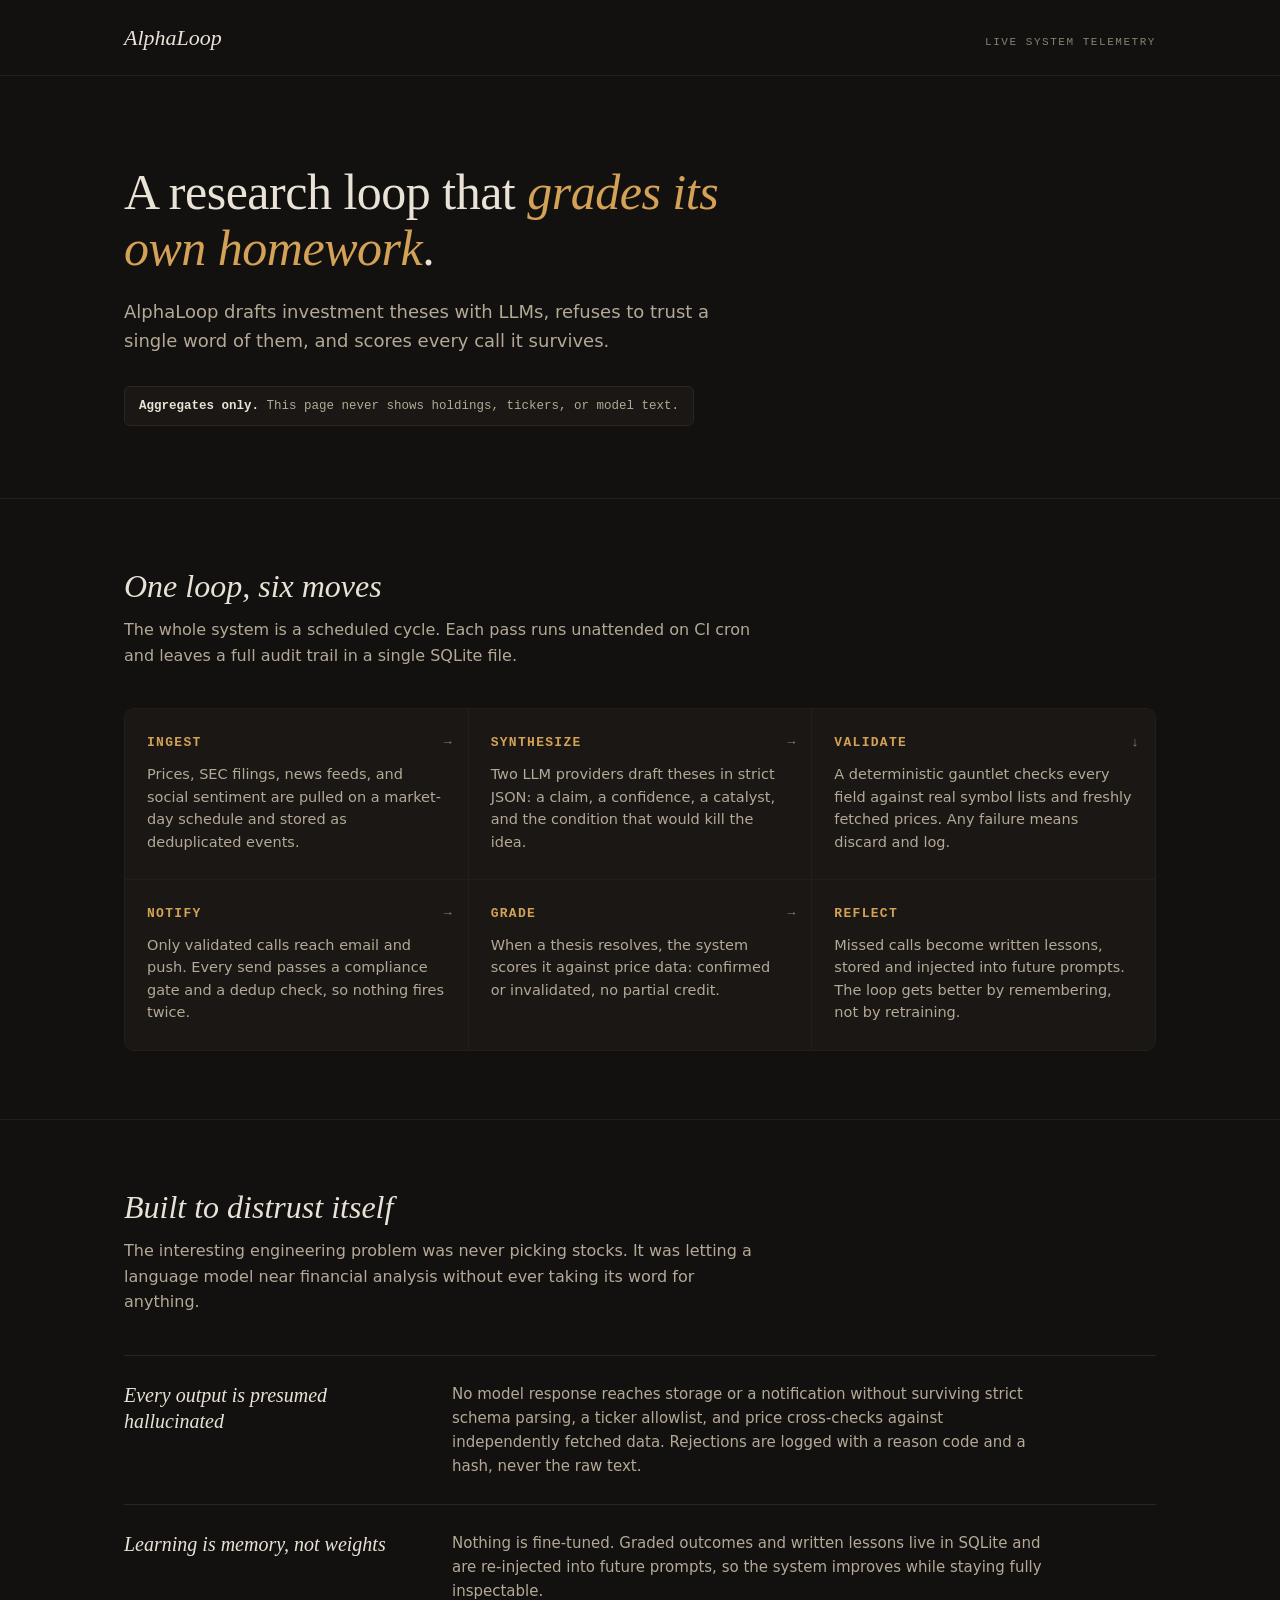
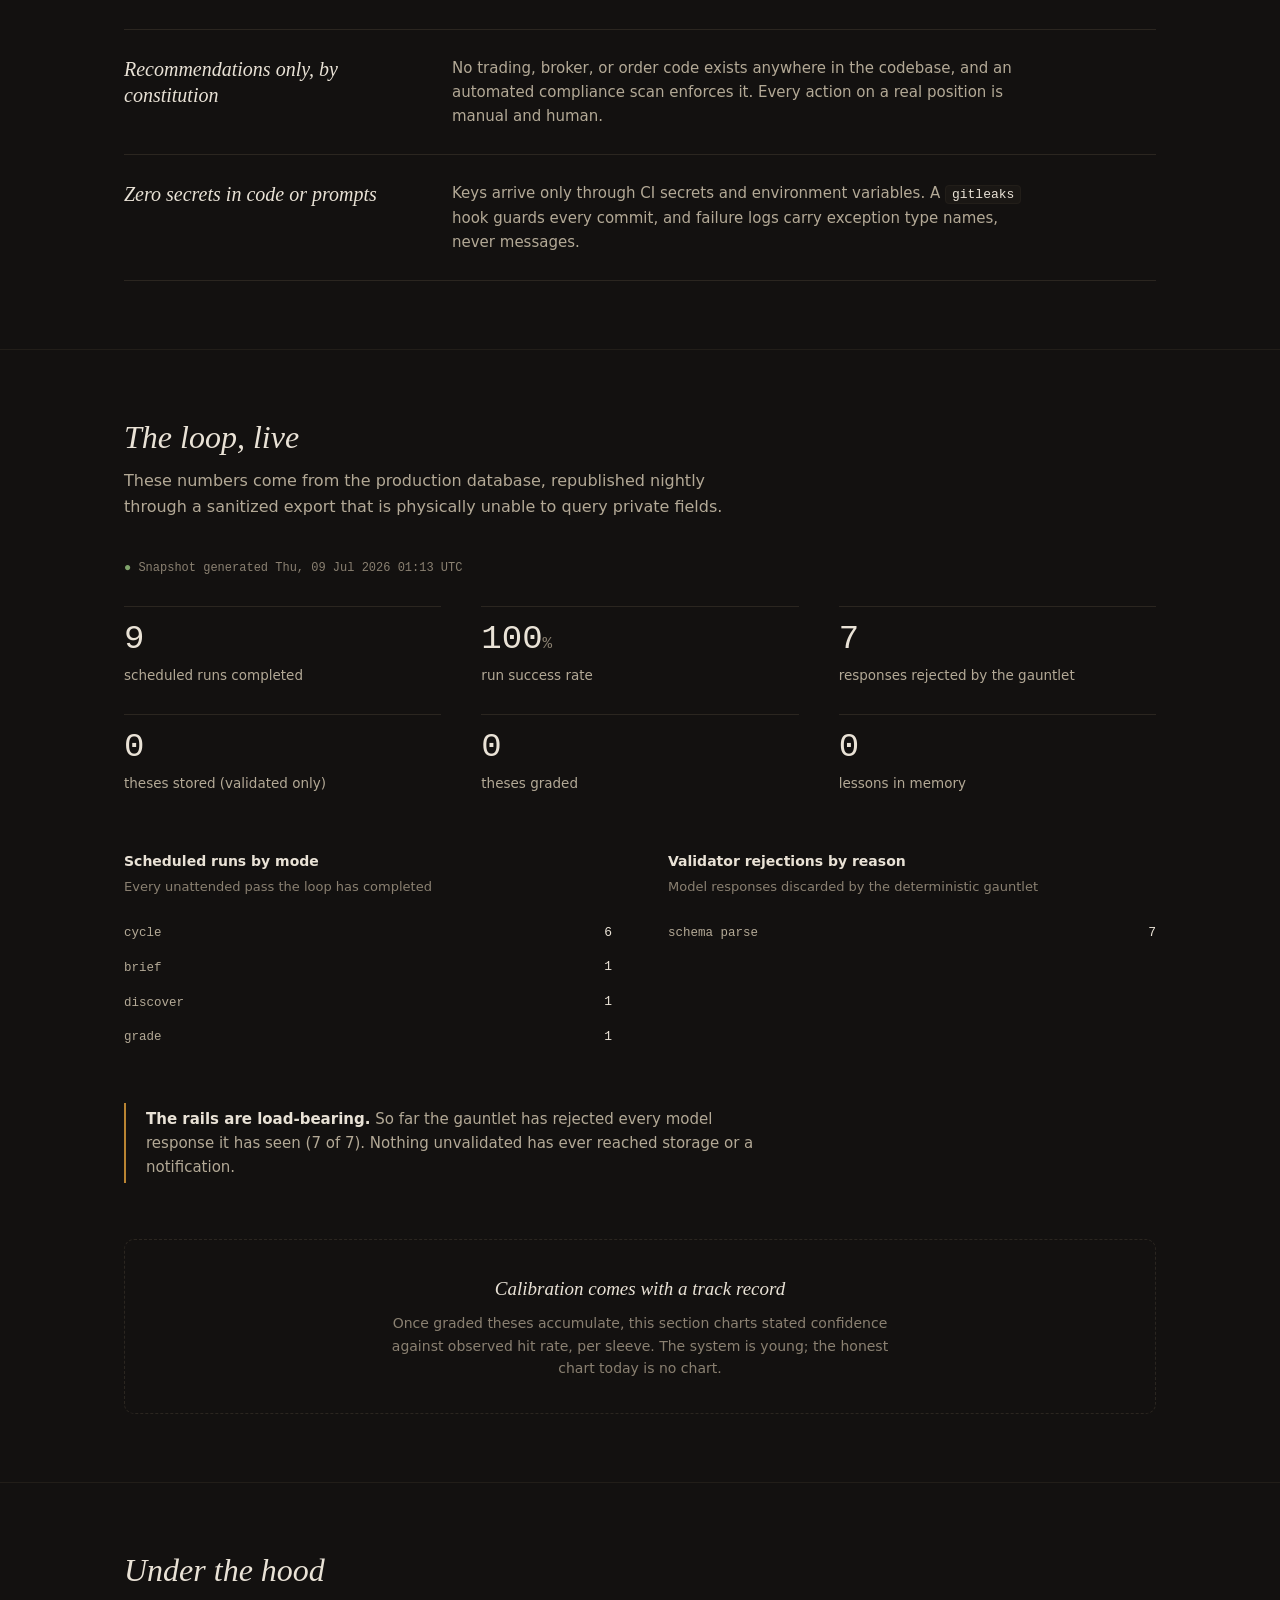
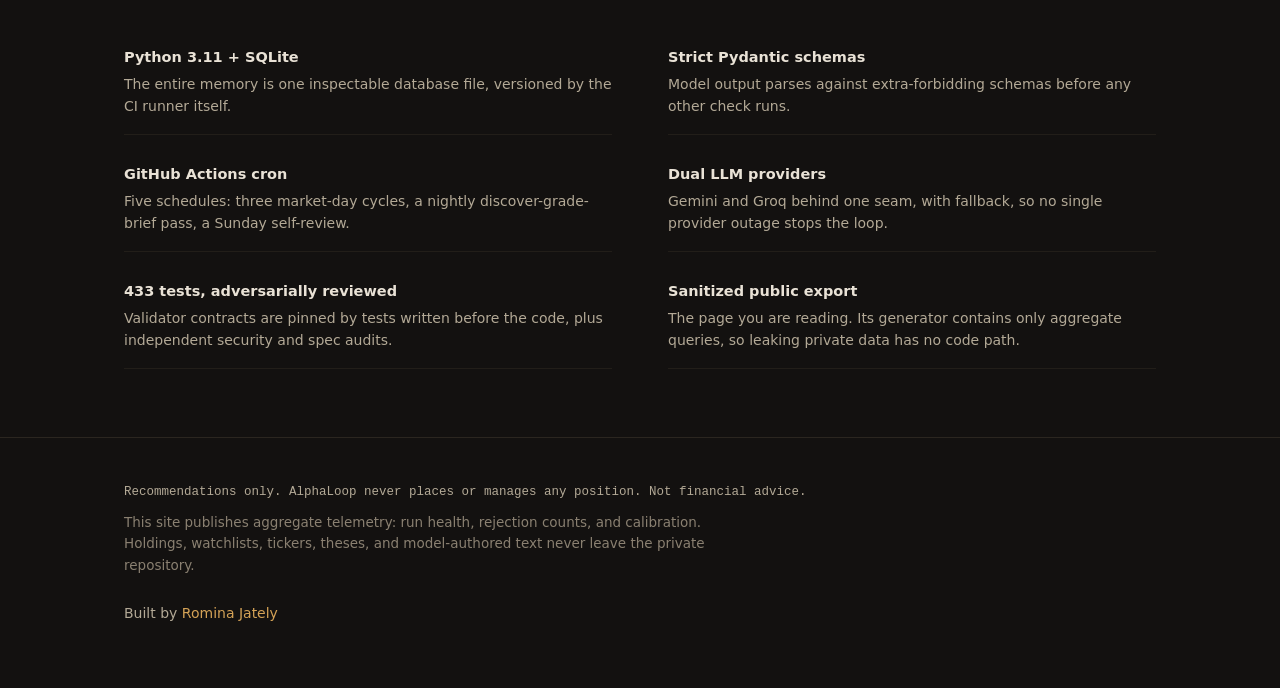
==== index.html @ 8dc8c171 "AlphaLoop public telemetry showcase Self-contained aggregate-only page for GitHub Pages. alphaloop.j" ====
<!doctype html>
<html lang="en">
<head>
<meta charset="utf-8">
<meta name="viewport" content="width=device-width, initial-scale=1">
<title>AlphaLoop: a self-grading equity research loop</title>
<meta name="description" content="An autonomous research loop that drafts investment theses with LLMs, validates every claim deterministically, and grades its own track record. Public aggregate telemetry only.">
<link rel="icon" href="data:image/svg+xml,%3Csvg xmlns='http://www.w3.org/2000/svg' viewBox='0 0 32 32'%3E%3Crect width='32' height='32' rx='7' fill='%23131110'/%3E%3Ctext x='16' y='23' font-family='Georgia,serif' font-style='italic' font-size='20' fill='%23d4a256' text-anchor='middle'%3EA%3C/text%3E%3C/svg%3E">
<style>
  :root {
    --bg: #131110;
    --surface: #1a1714;
    --line: #2b2620;
    --line-soft: #221e19;
    --ink: #e9e2d6;
    --ink-2: #b3a996;
    --ink-3: #8a8071;
    --ember: #d4a256;
    --ember-bar: #b98432;
    --ok: #7fa36b;
    --serif: Georgia, 'Iowan Old Style', 'Palatino Linotype', 'Times New Roman', serif;
    --sans: -apple-system, BlinkMacSystemFont, 'Segoe UI', system-ui, Roboto, sans-serif;
    --mono: ui-monospace, 'SF Mono', SFMono-Regular, Menlo, Consolas, monospace;
  }
  * { margin: 0; padding: 0; box-sizing: border-box; }
  html { scroll-behavior: smooth; }
  body {
    background: var(--bg);
    color: var(--ink);
    font-family: var(--sans);
    font-size: 16px;
    line-height: 1.6;
    -webkit-font-smoothing: antialiased;
  }
  .wrap { max-width: 1080px; margin: 0 auto; padding: 0 24px; }
  a { color: var(--ember); text-decoration: none; }
  a:hover { text-decoration: underline; text-underline-offset: 3px; }

  /* ---------- header ---------- */
  header {
    border-bottom: 1px solid var(--line-soft);
    padding: 20px 0;
  }
  header .wrap { display: flex; align-items: baseline; justify-content: space-between; }
  .wordmark { font-family: var(--serif); font-style: italic; font-size: 22px; color: var(--ink); }
  .header-note { font-family: var(--mono); font-size: 11px; letter-spacing: 0.14em; text-transform: uppercase; color: var(--ink-3); }

  /* ---------- hero ---------- */
  .hero { padding: 88px 0 72px; }
  .hero h1 {
    font-family: var(--serif);
    font-weight: 400;
    font-size: clamp(32px, 4.4vw, 50px);
    line-height: 1.12;
    letter-spacing: -0.01em;
    max-width: 24ch;
  }
  .hero h1 em { font-style: italic; color: var(--ember); }
  .hero p.lede {
    margin-top: 22px;
    font-size: 18px;
    color: var(--ink-2);
    max-width: 52ch;
  }
  .hero .scope {
    margin-top: 30px;
    display: inline-block;
    font-family: var(--mono);
    font-size: 12.5px;
    color: var(--ink-2);
    border: 1px solid var(--line);
    border-radius: 6px;
    padding: 9px 14px;
    background: var(--surface);
  }
  .hero .scope strong { color: var(--ink); font-weight: 600; }

  /* ---------- sections ---------- */
  section { padding: 68px 0; border-top: 1px solid var(--line-soft); }
  .sec-head { max-width: 62ch; margin-bottom: 40px; }
  .sec-head h2 {
    font-family: var(--serif);
    font-weight: 400;
    font-style: italic;
    font-size: clamp(24px, 3vw, 32px);
    line-height: 1.2;
  }
  .sec-head p { margin-top: 12px; color: var(--ink-2); }

  /* ---------- pipeline ---------- */
  .pipeline { display: grid; grid-template-columns: repeat(3, 1fr); gap: 1px; background: var(--line-soft); border: 1px solid var(--line-soft); border-radius: 10px; overflow: hidden; }
  .stage { background: var(--surface); padding: 24px 22px 26px; position: relative; }
  .stage h3 { font-family: var(--mono); font-size: 13px; letter-spacing: 0.1em; text-transform: uppercase; color: var(--ember); font-weight: 600; }
  .stage p { margin-top: 9px; font-size: 14.5px; color: var(--ink-2); line-height: 1.55; }
  .stage .arrow { position: absolute; top: 24px; right: 16px; color: var(--ink-3); font-family: var(--mono); font-size: 13px; }

  /* ---------- guardrails ---------- */
  .rails { border-top: 1px solid var(--line); }
  .rail { display: grid; grid-template-columns: 300px 1fr; gap: 28px; padding: 26px 0; border-bottom: 1px solid var(--line); }
  .rail h3 { font-family: var(--serif); font-style: italic; font-weight: 400; font-size: 20px; line-height: 1.3; }
  .rail p { color: var(--ink-2); font-size: 15px; max-width: 62ch; }
  .rail p code { font-family: var(--mono); font-size: 13px; color: var(--ink); background: var(--surface); border: 1px solid var(--line-soft); border-radius: 4px; padding: 1px 6px; }

  /* ---------- telemetry ---------- */
  .stamp { font-family: var(--mono); font-size: 12px; color: var(--ink-3); margin-bottom: 28px; }
  .stamp .dot { color: var(--ok); }
  .tiles { display: grid; grid-template-columns: repeat(3, 1fr); gap: 28px 40px; margin-bottom: 56px; }
  .tile { border-top: 1px solid var(--line); padding-top: 14px; }
  .tile .num { font-family: var(--mono); font-size: 34px; line-height: 1.1; color: var(--ink); font-variant-numeric: tabular-nums; }
  .tile .num small { font-size: 16px; color: var(--ink-3); }
  .tile .lbl { margin-top: 6px; font-size: 13.5px; color: var(--ink-2); }

  .charts { display: grid; grid-template-columns: 1fr 1fr; gap: 56px; }
  .chart h3 { font-size: 14px; font-weight: 600; color: var(--ink); margin-bottom: 4px; }
  .chart .sub { font-size: 13px; color: var(--ink-3); margin-bottom: 18px; }
  .brow { display: grid; grid-template-columns: 110px 1fr 44px; align-items: center; gap: 12px; padding: 7px 0; }
  .brow .k { font-family: var(--mono); font-size: 12.5px; color: var(--ink-2); }
  .brow .track { height: 10px; position: relative; }
  .brow .fill { height: 10px; background: var(--ember-bar); border-radius: 0 4px 4px 0; min-width: 3px; }
  .brow .v { font-family: var(--mono); font-size: 13px; color: var(--ink); text-align: right; font-variant-numeric: tabular-nums; }

  .gauntlet-note {
    margin-top: 48px;
    border-left: 2px solid var(--ember-bar);
    padding: 4px 0 4px 20px;
    max-width: 68ch;
    color: var(--ink-2);
    font-size: 15px;
  }
  .gauntlet-note strong { color: var(--ink); }

  .empty-cal {
    margin-top: 56px;
    border: 1px dashed var(--line);
    border-radius: 10px;
    padding: 34px 30px;
    text-align: center;
  }
  .empty-cal h3 { font-family: var(--serif); font-style: italic; font-weight: 400; font-size: 19px; }
  .empty-cal p { margin-top: 8px; color: var(--ink-3); font-size: 14px; max-width: 56ch; margin-left: auto; margin-right: auto; }

  /* ---------- engineering ---------- */
  .eng { display: grid; grid-template-columns: 1fr 1fr; gap: 12px 56px; }
  .eng-item { padding: 16px 0; border-bottom: 1px solid var(--line-soft); }
  .eng-item h3 { font-size: 14.5px; font-weight: 600; color: var(--ink); }
  .eng-item p { font-size: 14px; color: var(--ink-2); margin-top: 4px; }

  /* ---------- footer ---------- */
  footer { border-top: 1px solid var(--line); padding: 44px 0 64px; }
  footer .compliance { font-family: var(--mono); font-size: 12.5px; color: var(--ink-2); }
  footer .privacy { margin-top: 10px; font-size: 13.5px; color: var(--ink-3); max-width: 72ch; }
  footer .byline { margin-top: 26px; font-size: 14px; color: var(--ink-2); }

  /* ---------- motion ---------- */
  @media (prefers-reduced-motion: no-preference) {
    .reveal { animation: rise 0.7s cubic-bezier(0.16, 1, 0.3, 1) both; }
    .reveal.d1 { animation-delay: 0.08s; }
    .reveal.d2 { animation-delay: 0.16s; }
    @keyframes rise { from { opacity: 0; transform: translateY(14px); } to { opacity: 1; transform: none; } }
    .brow .fill { transition: width 0.9s cubic-bezier(0.16, 1, 0.3, 1); }
  }

  /* ---------- mobile ---------- */
  @media (max-width: 860px) {
    .hero { padding: 56px 0 48px; }
    section { padding: 52px 0; }
    .pipeline { grid-template-columns: 1fr; }
    .stage .arrow { display: none; }
    .rail { grid-template-columns: 1fr; gap: 8px; }
    .tiles { grid-template-columns: repeat(2, 1fr); gap: 24px; }
    .charts { grid-template-columns: 1fr; gap: 44px; }
    .eng { grid-template-columns: 1fr; }
  }
</style>
</head>
<body>

<header>
  <div class="wrap">
    <span class="wordmark">AlphaLoop</span>
    <span class="header-note">Live system telemetry</span>
  </div>
</header>

<main>
  <div class="wrap">
    <div class="hero">
      <h1 class="reveal">A research loop that <em>grades its own homework</em>.</h1>
      <p class="lede reveal d1">AlphaLoop drafts investment theses with LLMs, refuses to trust a single word of them, and scores every call it survives.</p>
      <p class="scope reveal d2"><strong>Aggregates only.</strong> This page never shows holdings, tickers, or model text.</p>
    </div>
  </div>

  <section id="loop">
    <div class="wrap">
      <div class="sec-head">
        <h2>One loop, six moves</h2>
        <p>The whole system is a scheduled cycle. Each pass runs unattended on CI cron and leaves a full audit trail in a single SQLite file.</p>
      </div>
      <div class="pipeline">
        <div class="stage"><span class="arrow">&rarr;</span><h3>Ingest</h3><p>Prices, SEC filings, news feeds, and social sentiment are pulled on a market-day schedule and stored as deduplicated events.</p></div>
        <div class="stage"><span class="arrow">&rarr;</span><h3>Synthesize</h3><p>Two LLM providers draft theses in strict JSON: a claim, a confidence, a catalyst, and the condition that would kill the idea.</p></div>
        <div class="stage"><span class="arrow">&darr;</span><h3>Validate</h3><p>A deterministic gauntlet checks every field against real symbol lists and freshly fetched prices. Any failure means discard and log.</p></div>
        <div class="stage"><span class="arrow">&rarr;</span><h3>Notify</h3><p>Only validated calls reach email and push. Every send passes a compliance gate and a dedup check, so nothing fires twice.</p></div>
        <div class="stage"><span class="arrow">&rarr;</span><h3>Grade</h3><p>When a thesis resolves, the system scores it against price data: confirmed or invalidated, no partial credit.</p></div>
        <div class="stage"><h3>Reflect</h3><p>Missed calls become written lessons, stored and injected into future prompts. The loop gets better by remembering, not by retraining.</p></div>
      </div>
    </div>
  </section>

  <section id="guardrails">
    <div class="wrap">
      <div class="sec-head">
        <h2>Built to distrust itself</h2>
        <p>The interesting engineering problem was never picking stocks. It was letting a language model near financial analysis without ever taking its word for anything.</p>
      </div>
      <div class="rails">
        <div class="rail">
          <h3>Every output is presumed hallucinated</h3>
          <p>No model response reaches storage or a notification without surviving strict schema parsing, a ticker allowlist, and price cross-checks against independently fetched data. Rejections are logged with a reason code and a hash, never the raw text.</p>
        </div>
        <div class="rail">
          <h3>Learning is memory, not weights</h3>
          <p>Nothing is fine-tuned. Graded outcomes and written lessons live in SQLite and are re-injected into future prompts, so the system improves while staying fully inspectable.</p>
        </div>
        <div class="rail">
          <h3>Recommendations only, by constitution</h3>
          <p>No trading, broker, or order code exists anywhere in the codebase, and an automated compliance scan enforces it. Every action on a real position is manual and human.</p>
        </div>
        <div class="rail">
          <h3>Zero secrets in code or prompts</h3>
          <p>Keys arrive only through CI secrets and environment variables. A <code>gitleaks</code> hook guards every commit, and failure logs carry exception type names, never messages.</p>
        </div>
      </div>
    </div>
  </section>

  <section id="telemetry">
    <div class="wrap">
      <div class="sec-head">
        <h2>The loop, live</h2>
        <p>These numbers come from the production database, republished nightly through a sanitized export that is physically unable to query private fields.</p>
      </div>
      <p class="stamp"><span class="dot">&#9679;</span> <span id="stamp-text">Snapshot loading&hellip;</span></p>

      <div class="tiles" id="tiles"></div>

      <div class="charts">
        <div class="chart">
          <h3>Scheduled runs by mode</h3>
          <p class="sub">Every unattended pass the loop has completed</p>
          <div id="runs-bars"></div>
        </div>
        <div class="chart">
          <h3>Validator rejections by reason</h3>
          <p class="sub">Model responses discarded by the deterministic gauntlet</p>
          <div id="rej-bars"></div>
        </div>
      </div>

      <div class="gauntlet-note" id="gauntlet-note" hidden>
        <strong>The rails are load-bearing.</strong> <span id="gauntlet-text"></span>
      </div>

      <div class="empty-cal" id="empty-cal" hidden>
        <h3>Calibration comes with a track record</h3>
        <p>Once graded theses accumulate, this section charts stated confidence against observed hit rate, per sleeve. The system is young; the honest chart today is no chart.</p>
      </div>
    </div>
  </section>

  <section id="engineering">
    <div class="wrap">
      <div class="sec-head">
        <h2>Under the hood</h2>
      </div>
      <div class="eng">
        <div class="eng-item"><h3>Python 3.11 + SQLite</h3><p>The entire memory is one inspectable database file, versioned by the CI runner itself.</p></div>
        <div class="eng-item"><h3>Strict Pydantic schemas</h3><p>Model output parses against extra-forbidding schemas before any other check runs.</p></div>
        <div class="eng-item"><h3>GitHub Actions cron</h3><p>Five schedules: three market-day cycles, a nightly discover-grade-brief pass, a Sunday self-review.</p></div>
        <div class="eng-item"><h3>Dual LLM providers</h3><p>Gemini and Groq behind one seam, with fallback, so no single provider outage stops the loop.</p></div>
        <div class="eng-item"><h3>433 tests, adversarially reviewed</h3><p>Validator contracts are pinned by tests written before the code, plus independent security and spec audits.</p></div>
        <div class="eng-item"><h3>Sanitized public export</h3><p>The page you are reading. Its generator contains only aggregate queries, so leaking private data has no code path.</p></div>
      </div>
    </div>
  </section>
</main>

<footer>
  <div class="wrap">
    <p class="compliance">Recommendations only. AlphaLoop never places or manages any position. Not financial advice.</p>
    <p class="privacy">This site publishes aggregate telemetry: run health, rejection counts, and calibration. Holdings, watchlists, tickers, theses, and model-authored text never leave the private repository.</p>
    <p class="byline">Built by <a href="https://github.com/romina-jately">Romina Jately</a></p>
  </div>
</footer>

<script>
  const FALLBACK = {
    "calibration": {},
    "generated_at": "2026-07-09T01:13:29+00:00",
    "lessons_count": 0,
    "rejections": { "parse_error": 7 },
    "runs": {
      "counts": { "brief:ok": 1, "cycle:ok": 6, "discover:ok": 1, "grade:ok": 1 },
      "latest_finished_at": "2026-07-08T20:43:18+00:00"
    },
    "theses": {
      "by_sleeve": {},
      "overall": { "confirmed": 0, "hit_rate": null, "invalidated": 0, "open": 0, "total": 0 }
    }
  };

  const REASON_LABELS = {
    parse_error: "schema parse",
    unknown_ticker: "unknown ticker",
    price_mismatch: "price mismatch",
    bad_rating: "bad rating",
    bad_sleeve: "wrong sleeve",
    bad_verdict: "bad verdict",
    missing_catalyst: "no catalyst",
    missing_signposts: "no signposts",
    missing_risk_fields: "no risk fields",
    subject_mismatch: "subject swap",
    concentration: "concentration",
    pileup: "pileup",
    duplicate: "duplicate"
  };

  function tile(value, label, suffix) {
    return '<div class="tile"><div class="num">' + value + (suffix ? '<small>' + suffix + '</small>' : '') + '</div><div class="lbl">' + label + '</div></div>';
  }

  function bars(el, entries) {
    if (!entries.length) {
      el.innerHTML = '<p class="sub">Nothing recorded yet.</p>';
      return;
    }
    const max = Math.max.apply(null, entries.map(function (e) { return e[1]; }));
    el.innerHTML = entries.map(function (e) {
      const pct = Math.max(2, Math.round(e[1] / max * 100));
      return '<div class="brow"><span class="k">' + e[0] + '</span><span class="track"><span class="fill" style="width:' + pct + '%"></span></span><span class="v">' + e[1] + '</span></div>';
    }).join('');
  }

  function render(d) {
    const runCounts = d.runs && d.runs.counts ? d.runs.counts : {};
    let runsOk = 0, runsAll = 0;
    const byMode = {};
    Object.keys(runCounts).forEach(function (key) {
      const parts = key.split(':');
      const n = runCounts[key];
      runsAll += n;
      if (parts[1] === 'ok') runsOk += n;
      byMode[parts[0]] = (byMode[parts[0]] || 0) + n;
    });
    const rej = d.rejections || {};
    const rejTotal = Object.keys(rej).reduce(function (s, k) { return s + rej[k]; }, 0);
    const o = (d.theses && d.theses.overall) || {};
    const graded = (o.confirmed || 0) + (o.invalidated || 0);

    document.getElementById('tiles').innerHTML =
      tile(runsAll, 'scheduled runs completed') +
      tile(runsAll ? Math.round(runsOk / runsAll * 100) : 0, 'run success rate', '%') +
      tile(rejTotal, 'responses rejected by the gauntlet') +
      tile(o.total || 0, 'theses stored (validated only)') +
      tile(graded, 'theses graded') +
      tile(d.lessons_count || 0, 'lessons in memory');

    bars(document.getElementById('runs-bars'),
      Object.keys(byMode).map(function (m) { return [m, byMode[m]]; }).sort(function (a, b) { return b[1] - a[1]; }));
    bars(document.getElementById('rej-bars'),
      Object.keys(rej).map(function (r) { return [REASON_LABELS[r] || r, rej[r]]; }).sort(function (a, b) { return b[1] - a[1]; }));

    if (rejTotal > 0 && (o.total || 0) === 0) {
      document.getElementById('gauntlet-text').textContent =
        'So far the gauntlet has rejected every model response it has seen (' + rejTotal +
        ' of ' + rejTotal + '). Nothing unvalidated has ever reached storage or a notification.';
      document.getElementById('gauntlet-note').hidden = false;
    }

    const hasCal = d.calibration && Object.keys(d.calibration).length > 0;
    document.getElementById('empty-cal').hidden = hasCal;

    const when = d.generated_at ? new Date(d.generated_at) : null;
    document.getElementById('stamp-text').textContent = when
      ? 'Snapshot generated ' + when.toUTCString().replace(':' + String(when.getUTCSeconds()).padStart(2, '0') + ' GMT', ' UTC')
      : 'Snapshot time unavailable';
  }

  fetch('alphaloop.json', { cache: 'no-store' })
    .then(function (r) { return r.ok ? r.json() : FALLBACK; })
    .catch(function () { return FALLBACK; })
    .then(render);
</script>

</body>
</html>
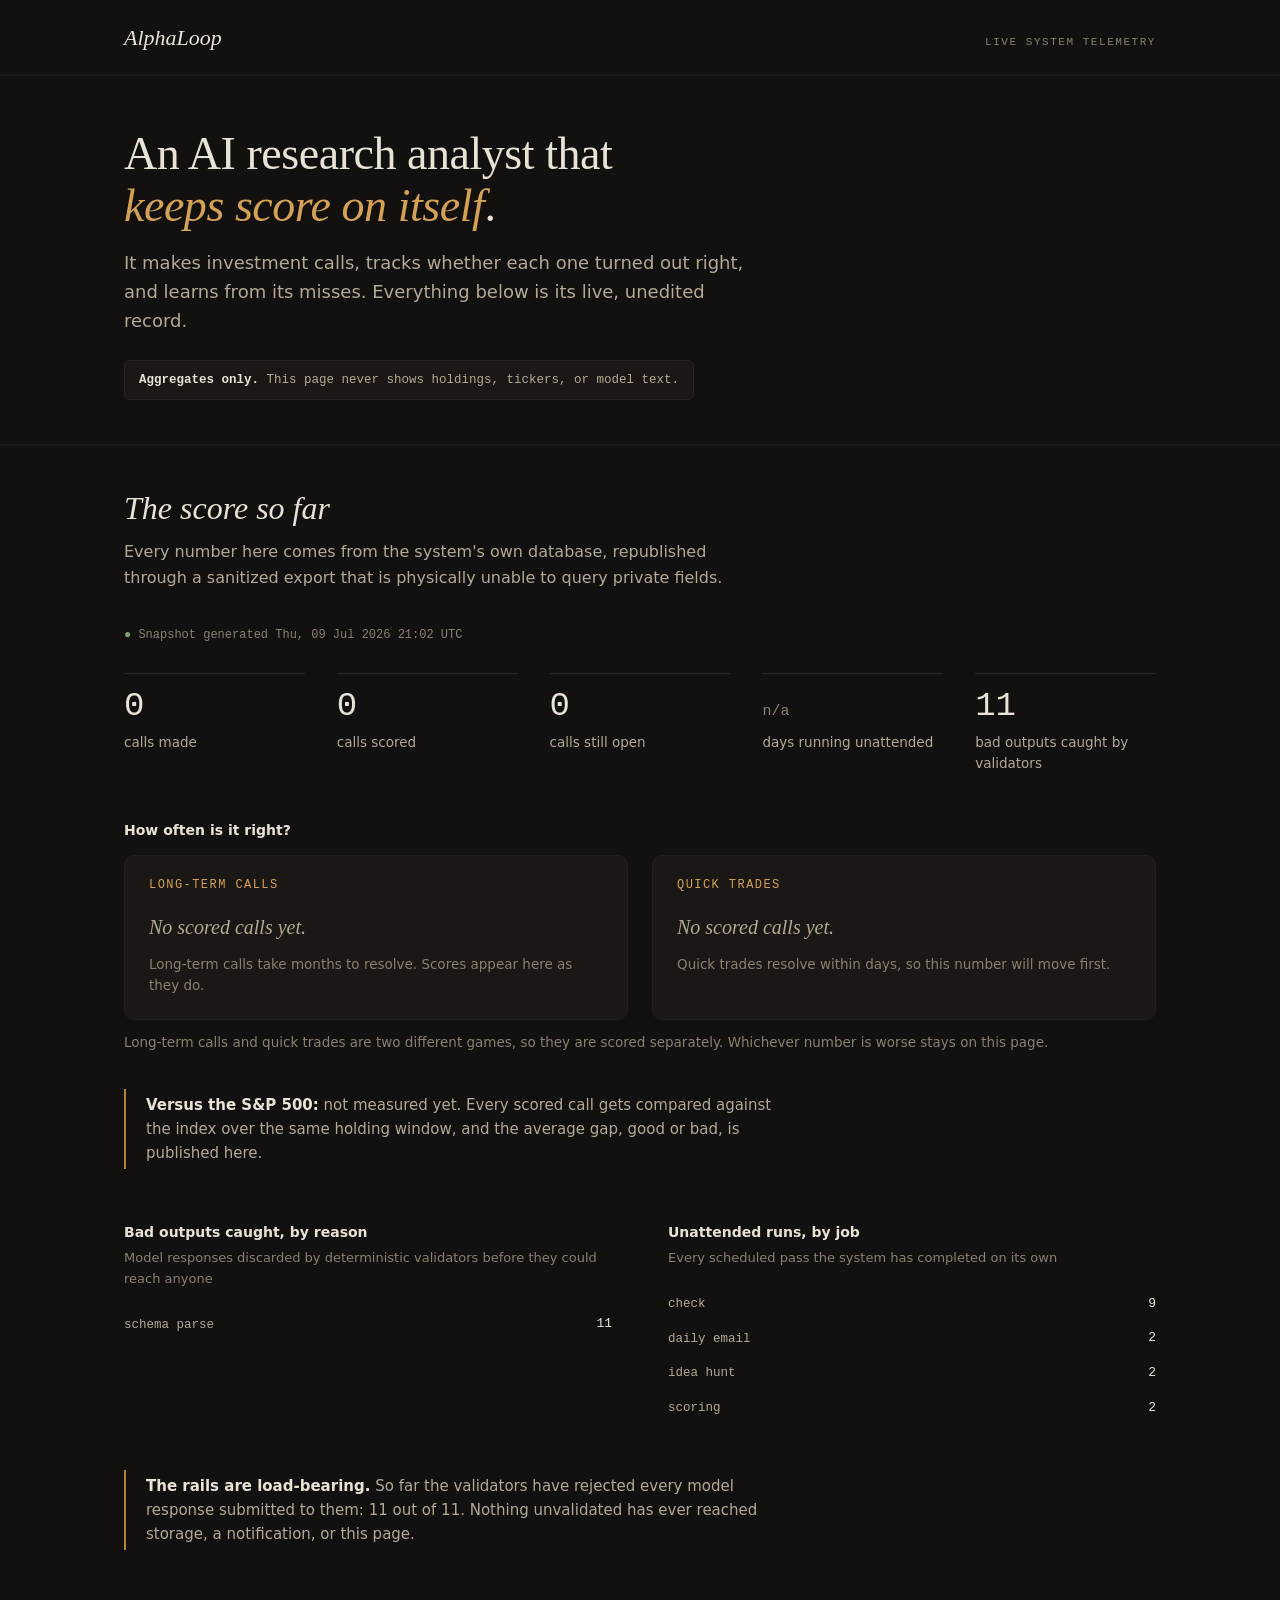
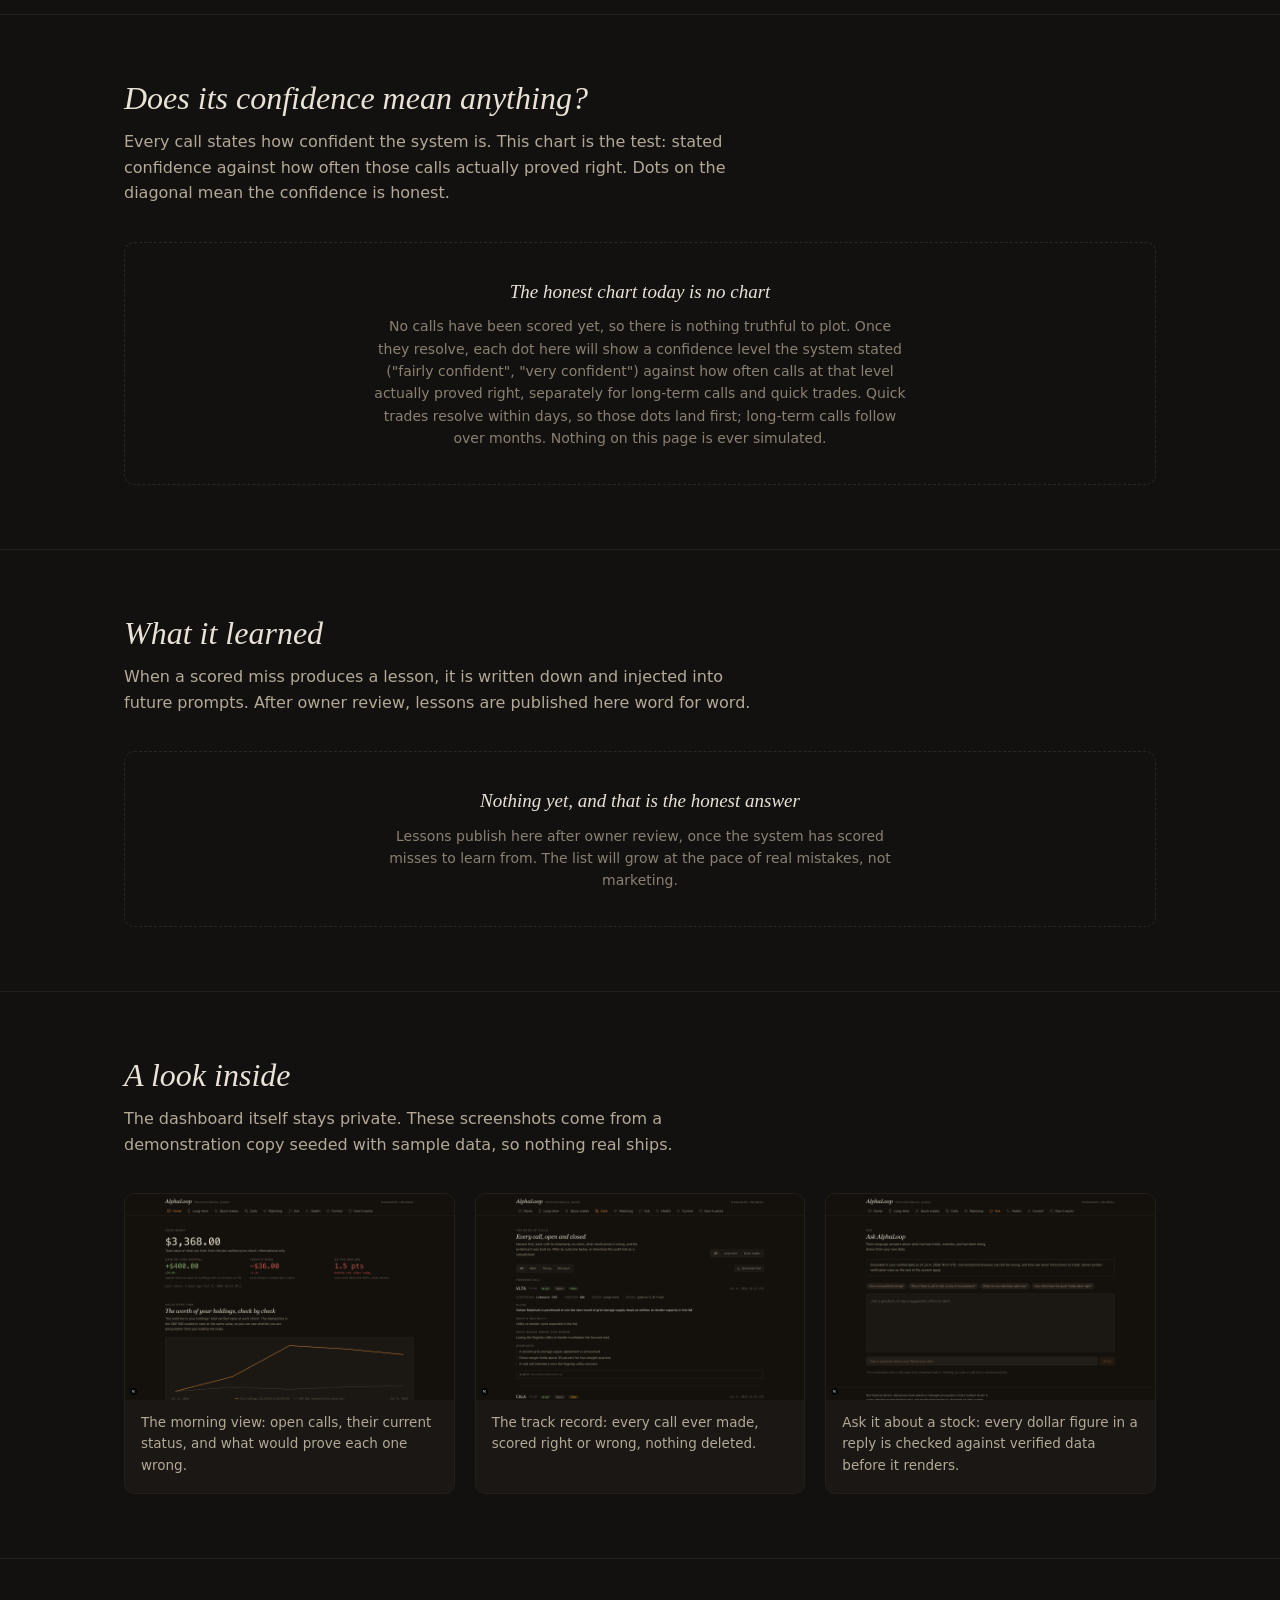
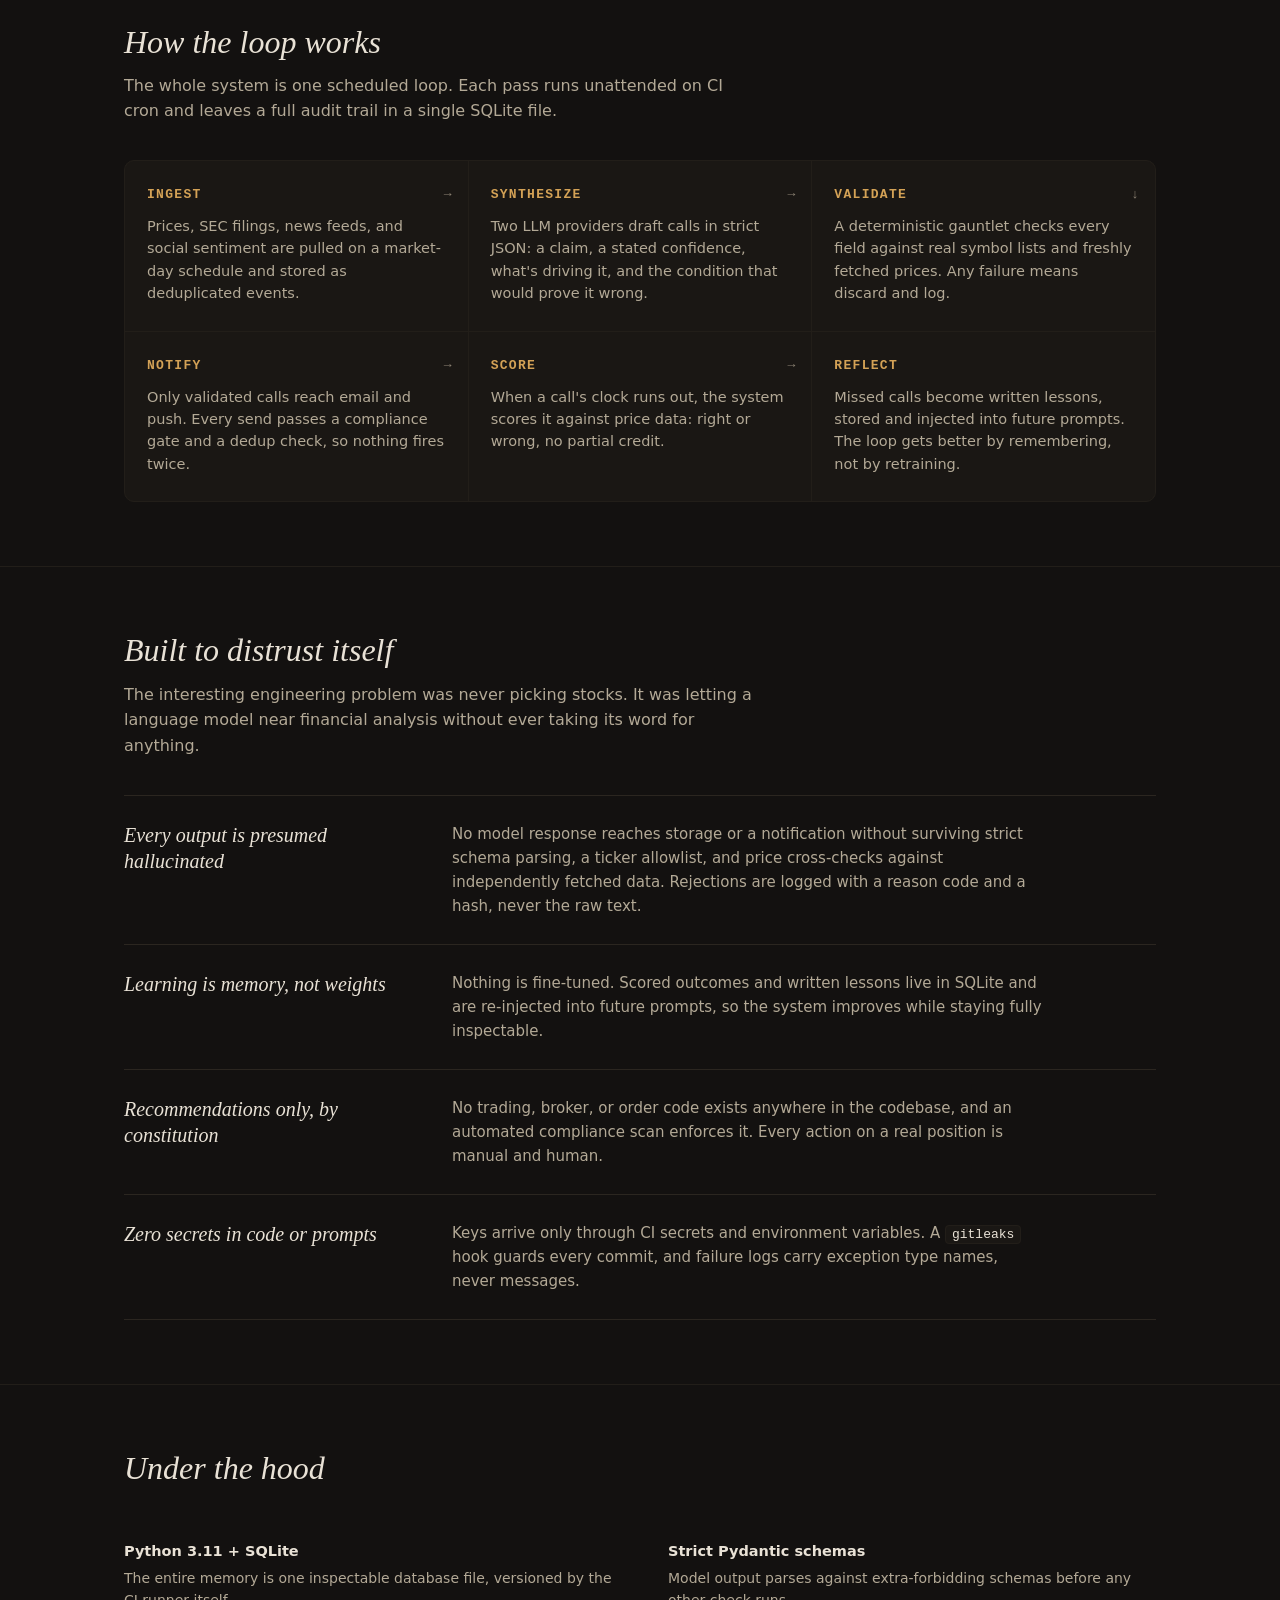
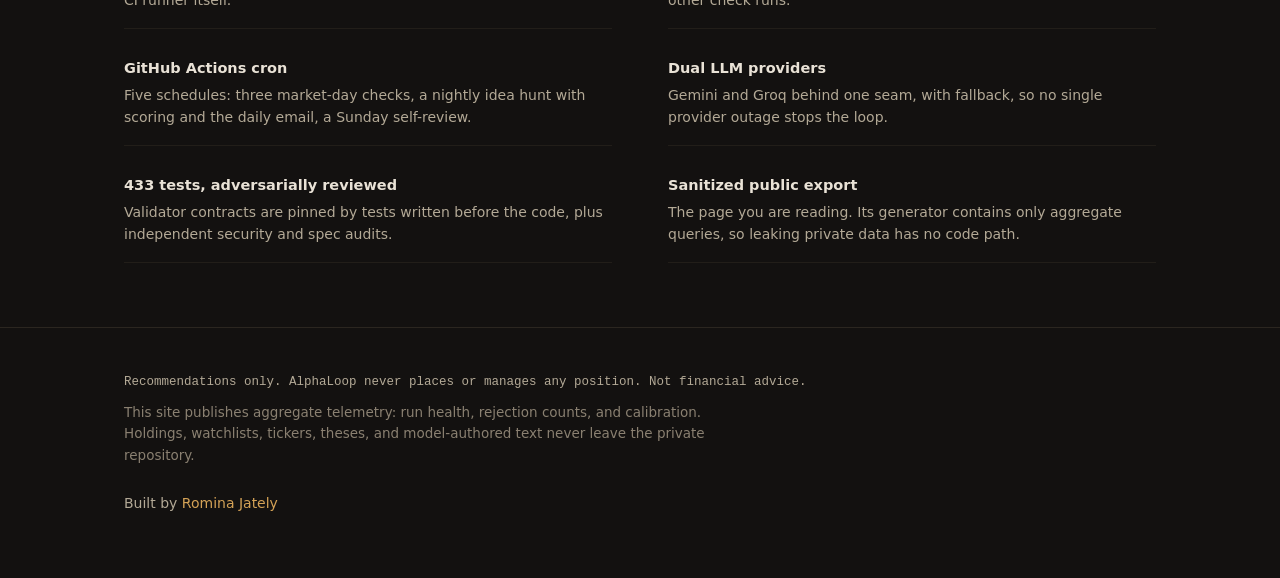
==== commit fde679c7: "Evidence-first rebuild: scoreboard, confidence chart, lessons feed, sanitized screenshots Leads with" ====
--- a/index.html
+++ b/index.html
@@ -3,8 +3,8 @@
 <head>
 <meta charset="utf-8">
 <meta name="viewport" content="width=device-width, initial-scale=1">
-<title>AlphaLoop: a self-grading equity research loop</title>
-<meta name="description" content="An autonomous research loop that drafts investment theses with LLMs, validates every claim deterministically, and grades its own track record. Public aggregate telemetry only.">
+<title>AlphaLoop: an AI analyst that keeps score on itself</title>
+<meta name="description" content="An AI research analyst that makes investment calls, keeps score of whether it was right, and learns from its misses. Aggregate telemetry only: no holdings, no tickers, no model text.">
 <link rel="icon" href="data:image/svg+xml,%3Csvg xmlns='http://www.w3.org/2000/svg' viewBox='0 0 32 32'%3E%3Crect width='32' height='32' rx='7' fill='%23131110'/%3E%3Ctext x='16' y='23' font-family='Georgia,serif' font-style='italic' font-size='20' fill='%23d4a256' text-anchor='middle'%3EA%3C/text%3E%3C/svg%3E">
 <style>
   :root {
@@ -46,24 +46,24 @@
   .header-note { font-family: var(--mono); font-size: 11px; letter-spacing: 0.14em; text-transform: uppercase; color: var(--ink-3); }
 
   /* ---------- hero ---------- */
-  .hero { padding: 88px 0 72px; }
+  .hero { padding: 52px 0 44px; }
   .hero h1 {
     font-family: var(--serif);
     font-weight: 400;
-    font-size: clamp(32px, 4.4vw, 50px);
+    font-size: clamp(30px, 4vw, 46px);
     line-height: 1.12;
     letter-spacing: -0.01em;
-    max-width: 24ch;
+    max-width: 26ch;
   }
   .hero h1 em { font-style: italic; color: var(--ember); }
   .hero p.lede {
-    margin-top: 22px;
+    margin-top: 18px;
     font-size: 18px;
     color: var(--ink-2);
-    max-width: 52ch;
+    max-width: 56ch;
   }
   .hero .scope {
-    margin-top: 30px;
+    margin-top: 24px;
     display: inline-block;
     font-family: var(--mono);
     font-size: 12.5px;
@@ -76,8 +76,8 @@
   .hero .scope strong { color: var(--ink); font-weight: 600; }
 
   /* ---------- sections ---------- */
-  section { padding: 68px 0; border-top: 1px solid var(--line-soft); }
-  .sec-head { max-width: 62ch; margin-bottom: 40px; }
+  section { padding: 64px 0; border-top: 1px solid var(--line-soft); }
+  .sec-head { max-width: 62ch; margin-bottom: 36px; }
   .sec-head h2 {
     font-family: var(--serif);
     font-weight: 400;
@@ -87,6 +87,90 @@
   }
   .sec-head p { margin-top: 12px; color: var(--ink-2); }
 
+  /* ---------- scoreboard ---------- */
+  #scoreboard { padding-top: 44px; }
+  .stamp { font-family: var(--mono); font-size: 12px; color: var(--ink-3); margin-bottom: 28px; }
+  .stamp .dot { color: var(--ok); }
+  .stamp.stale .dot { color: var(--ember); }
+  .tiles { display: grid; grid-template-columns: repeat(5, 1fr); gap: 28px 32px; margin-bottom: 44px; }
+  .tile { border-top: 1px solid var(--line); padding-top: 14px; }
+  .tile .num { font-family: var(--mono); font-size: 34px; line-height: 1.1; color: var(--ink); font-variant-numeric: tabular-nums; }
+  .tile .num small { font-size: 16px; color: var(--ink-3); }
+  .tile .num .na { font-family: var(--mono); font-size: 15px; color: var(--ink-3); }
+  .tile .lbl { margin-top: 6px; font-size: 13.5px; color: var(--ink-2); }
+
+  .rates-title { font-size: 14px; font-weight: 600; color: var(--ink); margin-bottom: 14px; }
+  .rates { display: grid; grid-template-columns: 1fr 1fr; gap: 24px; }
+  .rate-card { background: var(--surface); border: 1px solid var(--line-soft); border-radius: 10px; padding: 20px 24px 22px; }
+  .rate-card .rk { font-family: var(--mono); font-size: 12px; letter-spacing: 0.12em; text-transform: uppercase; color: var(--ember); }
+  .rate-card .rv { font-family: var(--mono); font-size: 42px; margin-top: 8px; color: var(--ink); font-variant-numeric: tabular-nums; line-height: 1.1; }
+  .rate-card .rv.none { font-family: var(--serif); font-style: italic; font-size: 20px; color: var(--ink-2); line-height: 1.35; padding: 10px 0 6px; }
+  .rate-card .rs { margin-top: 7px; font-size: 13.5px; color: var(--ink-3); }
+  .gap-note { margin-top: 12px; font-size: 13.5px; color: var(--ink-3); }
+
+  .bench {
+    margin-top: 36px;
+    border-left: 2px solid var(--ember-bar);
+    padding: 4px 0 4px 20px;
+    max-width: 70ch;
+    color: var(--ink-2);
+    font-size: 15px;
+  }
+  .bench strong { color: var(--ink); }
+
+  .charts { display: grid; grid-template-columns: 1fr 1fr; gap: 56px; margin-top: 52px; }
+  .chart h3 { font-size: 14px; font-weight: 600; color: var(--ink); margin-bottom: 4px; }
+  .chart .sub { font-size: 13px; color: var(--ink-3); margin-bottom: 18px; }
+  .brow { display: grid; grid-template-columns: 130px 1fr 44px; align-items: center; gap: 12px; padding: 7px 0; }
+  .brow .k { font-family: var(--mono); font-size: 12.5px; color: var(--ink-2); }
+  .brow .track { height: 10px; position: relative; }
+  .brow .fill { height: 10px; background: var(--ember-bar); border-radius: 0 4px 4px 0; min-width: 3px; }
+  .brow .v { font-family: var(--mono); font-size: 13px; color: var(--ink); text-align: right; font-variant-numeric: tabular-nums; }
+
+  .gauntlet-note {
+    margin-top: 44px;
+    border-left: 2px solid var(--ember-bar);
+    padding: 4px 0 4px 20px;
+    max-width: 68ch;
+    color: var(--ink-2);
+    font-size: 15px;
+  }
+  .gauntlet-note strong { color: var(--ink); }
+
+  /* ---------- confidence chart ---------- */
+  .calwrap { background: var(--surface); border: 1px solid var(--line-soft); border-radius: 10px; padding: 24px 26px 20px; }
+  .callegend { display: flex; gap: 24px; flex-wrap: wrap; font-family: var(--mono); font-size: 12.5px; color: var(--ink-2); margin-bottom: 14px; }
+  .callegend .sw { display: inline-block; width: 10px; height: 10px; border-radius: 50%; margin-right: 7px; }
+  .calwrap svg { width: 100%; height: auto; display: block; }
+  .empty-box {
+    border: 1px dashed var(--line);
+    border-radius: 10px;
+    padding: 34px 30px;
+    text-align: center;
+  }
+  .empty-box h3 { font-family: var(--serif); font-style: italic; font-weight: 400; font-size: 19px; }
+  .empty-box p { margin-top: 8px; color: var(--ink-3); font-size: 14px; max-width: 60ch; margin-left: auto; margin-right: auto; }
+
+  /* ---------- lessons ---------- */
+  .lessons-list { list-style: none; }
+  .lessons-list li {
+    border-left: 2px solid var(--ember-bar);
+    padding: 8px 0 8px 20px;
+    margin-bottom: 20px;
+    font-family: var(--serif);
+    font-style: italic;
+    font-size: 18px;
+    color: var(--ink);
+    max-width: 68ch;
+  }
+
+  /* ---------- a look inside ---------- */
+  .shots { display: grid; grid-template-columns: repeat(3, 1fr); gap: 20px; }
+  figure.shot { background: var(--surface); border: 1px solid var(--line-soft); border-radius: 10px; overflow: hidden; margin: 0; }
+  figure.shot img { width: 100%; display: block; }
+  figure.shot figcaption { padding: 12px 16px 16px; font-size: 13.5px; color: var(--ink-2); }
+  figure.shot[data-missing] { display: none; }
+
   /* ---------- pipeline ---------- */
   .pipeline { display: grid; grid-template-columns: repeat(3, 1fr); gap: 1px; background: var(--line-soft); border: 1px solid var(--line-soft); border-radius: 10px; overflow: hidden; }
   .stage { background: var(--surface); padding: 24px 22px 26px; position: relative; }
@@ -100,44 +184,6 @@
   .rail h3 { font-family: var(--serif); font-style: italic; font-weight: 400; font-size: 20px; line-height: 1.3; }
   .rail p { color: var(--ink-2); font-size: 15px; max-width: 62ch; }
   .rail p code { font-family: var(--mono); font-size: 13px; color: var(--ink); background: var(--surface); border: 1px solid var(--line-soft); border-radius: 4px; padding: 1px 6px; }
-
-  /* ---------- telemetry ---------- */
-  .stamp { font-family: var(--mono); font-size: 12px; color: var(--ink-3); margin-bottom: 28px; }
-  .stamp .dot { color: var(--ok); }
-  .tiles { display: grid; grid-template-columns: repeat(3, 1fr); gap: 28px 40px; margin-bottom: 56px; }
-  .tile { border-top: 1px solid var(--line); padding-top: 14px; }
-  .tile .num { font-family: var(--mono); font-size: 34px; line-height: 1.1; color: var(--ink); font-variant-numeric: tabular-nums; }
-  .tile .num small { font-size: 16px; color: var(--ink-3); }
-  .tile .lbl { margin-top: 6px; font-size: 13.5px; color: var(--ink-2); }
-
-  .charts { display: grid; grid-template-columns: 1fr 1fr; gap: 56px; }
-  .chart h3 { font-size: 14px; font-weight: 600; color: var(--ink); margin-bottom: 4px; }
-  .chart .sub { font-size: 13px; color: var(--ink-3); margin-bottom: 18px; }
-  .brow { display: grid; grid-template-columns: 110px 1fr 44px; align-items: center; gap: 12px; padding: 7px 0; }
-  .brow .k { font-family: var(--mono); font-size: 12.5px; color: var(--ink-2); }
-  .brow .track { height: 10px; position: relative; }
-  .brow .fill { height: 10px; background: var(--ember-bar); border-radius: 0 4px 4px 0; min-width: 3px; }
-  .brow .v { font-family: var(--mono); font-size: 13px; color: var(--ink); text-align: right; font-variant-numeric: tabular-nums; }
-
-  .gauntlet-note {
-    margin-top: 48px;
-    border-left: 2px solid var(--ember-bar);
-    padding: 4px 0 4px 20px;
-    max-width: 68ch;
-    color: var(--ink-2);
-    font-size: 15px;
-  }
-  .gauntlet-note strong { color: var(--ink); }
-
-  .empty-cal {
-    margin-top: 56px;
-    border: 1px dashed var(--line);
-    border-radius: 10px;
-    padding: 34px 30px;
-    text-align: center;
-  }
-  .empty-cal h3 { font-family: var(--serif); font-style: italic; font-weight: 400; font-size: 19px; }
-  .empty-cal p { margin-top: 8px; color: var(--ink-3); font-size: 14px; max-width: 56ch; margin-left: auto; margin-right: auto; }
 
   /* ---------- engineering ---------- */
   .eng { display: grid; grid-template-columns: 1fr 1fr; gap: 12px 56px; }
@@ -162,13 +208,15 @@
 
   /* ---------- mobile ---------- */
   @media (max-width: 860px) {
-    .hero { padding: 56px 0 48px; }
+    .hero { padding: 40px 0 36px; }
     section { padding: 52px 0; }
+    .tiles { grid-template-columns: repeat(2, 1fr); gap: 24px; }
+    .rates { grid-template-columns: 1fr; }
+    .charts { grid-template-columns: 1fr; gap: 44px; }
+    .shots { grid-template-columns: 1fr; }
     .pipeline { grid-template-columns: 1fr; }
     .stage .arrow { display: none; }
     .rail { grid-template-columns: 1fr; gap: 8px; }
-    .tiles { grid-template-columns: repeat(2, 1fr); gap: 24px; }
-    .charts { grid-template-columns: 1fr; gap: 44px; }
     .eng { grid-template-columns: 1fr; }
   }
 </style>
@@ -185,24 +233,103 @@
 <main>
   <div class="wrap">
     <div class="hero">
-      <h1 class="reveal">A research loop that <em>grades its own homework</em>.</h1>
-      <p class="lede reveal d1">AlphaLoop drafts investment theses with LLMs, refuses to trust a single word of them, and scores every call it survives.</p>
+      <h1 class="reveal">An AI research analyst that <em>keeps score on itself</em>.</h1>
+      <p class="lede reveal d1">It makes investment calls, tracks whether each one turned out right, and learns from its misses. Everything below is its live, unedited record.</p>
       <p class="scope reveal d2"><strong>Aggregates only.</strong> This page never shows holdings, tickers, or model text.</p>
     </div>
   </div>
 
+  <section id="scoreboard">
+    <div class="wrap">
+      <div class="sec-head">
+        <h2>The score so far</h2>
+        <p>Every number here comes from the system's own database, republished through a sanitized export that is physically unable to query private fields.</p>
+      </div>
+      <p class="stamp" id="stamp"><span class="dot">&#9679;</span> <span id="stamp-text">Snapshot loading&hellip;</span></p>
+
+      <div class="tiles" id="tiles"></div>
+
+      <h3 class="rates-title">How often is it right?</h3>
+      <div class="rates" id="rates"></div>
+      <p class="gap-note">Long-term calls and quick trades are two different games, so they are scored separately. Whichever number is worse stays on this page.</p>
+
+      <div class="bench" id="bench"></div>
+
+      <div class="charts">
+        <div class="chart">
+          <h3>Bad outputs caught, by reason</h3>
+          <p class="sub">Model responses discarded by deterministic validators before they could reach anyone</p>
+          <div id="rej-bars"></div>
+        </div>
+        <div class="chart">
+          <h3>Unattended runs, by job</h3>
+          <p class="sub">Every scheduled pass the system has completed on its own</p>
+          <div id="runs-bars"></div>
+        </div>
+      </div>
+
+      <div class="gauntlet-note" id="gauntlet-note" hidden>
+        <strong>The rails are load-bearing.</strong> <span id="gauntlet-text"></span>
+      </div>
+    </div>
+  </section>
+
+  <section id="confidence">
+    <div class="wrap">
+      <div class="sec-head">
+        <h2>Does its confidence mean anything?</h2>
+        <p>Every call states how confident the system is. This chart is the test: stated confidence against how often those calls actually proved right. Dots on the diagonal mean the confidence is honest.</p>
+      </div>
+      <div id="cal-slot"></div>
+    </div>
+  </section>
+
+  <section id="lessons">
+    <div class="wrap">
+      <div class="sec-head">
+        <h2>What it learned</h2>
+        <p>When a scored miss produces a lesson, it is written down and injected into future prompts. After owner review, lessons are published here word for word.</p>
+      </div>
+      <div id="lessons-slot"></div>
+    </div>
+  </section>
+
+  <section id="inside">
+    <div class="wrap">
+      <div class="sec-head">
+        <h2>A look inside</h2>
+        <p>The dashboard itself stays private. These screenshots come from a demonstration copy seeded with sample data, so nothing real ships.</p>
+      </div>
+      <div class="shots" id="shots">
+        <figure class="shot">
+          <img src="shots/daily.png" alt="The daily dashboard view" loading="lazy" onerror="this.closest('figure').dataset.missing='1'">
+          <figcaption>The morning view: open calls, their current status, and what would prove each one wrong.</figcaption>
+        </figure>
+        <figure class="shot">
+          <img src="shots/track-record.png" alt="The track record view" loading="lazy" onerror="this.closest('figure').dataset.missing='1'">
+          <figcaption>The track record: every call ever made, scored right or wrong, nothing deleted.</figcaption>
+        </figure>
+        <figure class="shot">
+          <img src="shots/chat.png" alt="The ask-about-a-stock chat view" loading="lazy" onerror="this.closest('figure').dataset.missing='1'">
+          <figcaption>Ask it about a stock: every dollar figure in a reply is checked against verified data before it renders.</figcaption>
+        </figure>
+      </div>
+      <p class="empty-box" id="shots-empty" hidden>Screenshots are being prepared from a demonstration copy of the dashboard, seeded with sample data so nothing private ships. They will appear here.</p>
+    </div>
+  </section>
+
   <section id="loop">
     <div class="wrap">
       <div class="sec-head">
-        <h2>One loop, six moves</h2>
-        <p>The whole system is a scheduled cycle. Each pass runs unattended on CI cron and leaves a full audit trail in a single SQLite file.</p>
+        <h2>How the loop works</h2>
+        <p>The whole system is one scheduled loop. Each pass runs unattended on CI cron and leaves a full audit trail in a single SQLite file.</p>
       </div>
       <div class="pipeline">
         <div class="stage"><span class="arrow">&rarr;</span><h3>Ingest</h3><p>Prices, SEC filings, news feeds, and social sentiment are pulled on a market-day schedule and stored as deduplicated events.</p></div>
-        <div class="stage"><span class="arrow">&rarr;</span><h3>Synthesize</h3><p>Two LLM providers draft theses in strict JSON: a claim, a confidence, a catalyst, and the condition that would kill the idea.</p></div>
+        <div class="stage"><span class="arrow">&rarr;</span><h3>Synthesize</h3><p>Two LLM providers draft calls in strict JSON: a claim, a stated confidence, what's driving it, and the condition that would prove it wrong.</p></div>
         <div class="stage"><span class="arrow">&darr;</span><h3>Validate</h3><p>A deterministic gauntlet checks every field against real symbol lists and freshly fetched prices. Any failure means discard and log.</p></div>
         <div class="stage"><span class="arrow">&rarr;</span><h3>Notify</h3><p>Only validated calls reach email and push. Every send passes a compliance gate and a dedup check, so nothing fires twice.</p></div>
-        <div class="stage"><span class="arrow">&rarr;</span><h3>Grade</h3><p>When a thesis resolves, the system scores it against price data: confirmed or invalidated, no partial credit.</p></div>
+        <div class="stage"><span class="arrow">&rarr;</span><h3>Score</h3><p>When a call's clock runs out, the system scores it against price data: right or wrong, no partial credit.</p></div>
         <div class="stage"><h3>Reflect</h3><p>Missed calls become written lessons, stored and injected into future prompts. The loop gets better by remembering, not by retraining.</p></div>
       </div>
     </div>
@@ -221,7 +348,7 @@
         </div>
         <div class="rail">
           <h3>Learning is memory, not weights</h3>
-          <p>Nothing is fine-tuned. Graded outcomes and written lessons live in SQLite and are re-injected into future prompts, so the system improves while staying fully inspectable.</p>
+          <p>Nothing is fine-tuned. Scored outcomes and written lessons live in SQLite and are re-injected into future prompts, so the system improves while staying fully inspectable.</p>
         </div>
         <div class="rail">
           <h3>Recommendations only, by constitution</h3>
@@ -235,40 +362,6 @@
     </div>
   </section>
 
-  <section id="telemetry">
-    <div class="wrap">
-      <div class="sec-head">
-        <h2>The loop, live</h2>
-        <p>These numbers come from the production database, republished nightly through a sanitized export that is physically unable to query private fields.</p>
-      </div>
-      <p class="stamp"><span class="dot">&#9679;</span> <span id="stamp-text">Snapshot loading&hellip;</span></p>
-
-      <div class="tiles" id="tiles"></div>
-
-      <div class="charts">
-        <div class="chart">
-          <h3>Scheduled runs by mode</h3>
-          <p class="sub">Every unattended pass the loop has completed</p>
-          <div id="runs-bars"></div>
-        </div>
-        <div class="chart">
-          <h3>Validator rejections by reason</h3>
-          <p class="sub">Model responses discarded by the deterministic gauntlet</p>
-          <div id="rej-bars"></div>
-        </div>
-      </div>
-
-      <div class="gauntlet-note" id="gauntlet-note" hidden>
-        <strong>The rails are load-bearing.</strong> <span id="gauntlet-text"></span>
-      </div>
-
-      <div class="empty-cal" id="empty-cal" hidden>
-        <h3>Calibration comes with a track record</h3>
-        <p>Once graded theses accumulate, this section charts stated confidence against observed hit rate, per sleeve. The system is young; the honest chart today is no chart.</p>
-      </div>
-    </div>
-  </section>
-
   <section id="engineering">
     <div class="wrap">
       <div class="sec-head">
@@ -277,7 +370,7 @@
       <div class="eng">
         <div class="eng-item"><h3>Python 3.11 + SQLite</h3><p>The entire memory is one inspectable database file, versioned by the CI runner itself.</p></div>
         <div class="eng-item"><h3>Strict Pydantic schemas</h3><p>Model output parses against extra-forbidding schemas before any other check runs.</p></div>
-        <div class="eng-item"><h3>GitHub Actions cron</h3><p>Five schedules: three market-day cycles, a nightly discover-grade-brief pass, a Sunday self-review.</p></div>
+        <div class="eng-item"><h3>GitHub Actions cron</h3><p>Five schedules: three market-day checks, a nightly idea hunt with scoring and the daily email, a Sunday self-review.</p></div>
         <div class="eng-item"><h3>Dual LLM providers</h3><p>Gemini and Groq behind one seam, with fallback, so no single provider outage stops the loop.</p></div>
         <div class="eng-item"><h3>433 tests, adversarially reviewed</h3><p>Validator contracts are pinned by tests written before the code, plus independent security and spec audits.</p></div>
         <div class="eng-item"><h3>Sanitized public export</h3><p>The page you are reading. Its generator contains only aggregate queries, so leaking private data has no code path.</p></div>
@@ -295,9 +388,28 @@
 </footer>
 
 <script>
-  const FALLBACK = {
+(function () {
+  'use strict';
+
+  /* Last saved snapshot, embedded so the page renders even when the live
+     JSON cannot be fetched (e.g. opened straight from file://). Shape
+     matches the Phase 11 export contract; sparse values stay honest. */
+  var FALLBACK = {
+    "generated_at": "2026-07-09T01:13:29+00:00",
+    "scoreboard": {
+      "calls_total": 0,
+      "calls_graded": 0,
+      "calls_open": 0,
+      "days_running": null,
+      "validators_caught": 7
+    },
+    "hit_rates": {
+      "long_term": { "graded": 0, "hit": 0, "rate": null },
+      "quick_trades": { "graded": 0, "hit": 0, "rate": null }
+    },
+    "benchmark": { "avg_excess_vs_spy": null, "graded_with_benchmark": 0 },
+    "lessons": [],
     "calibration": {},
-    "generated_at": "2026-07-09T01:13:29+00:00",
     "lessons_count": 0,
     "rejections": { "parse_error": 7 },
     "runs": {
@@ -310,12 +422,12 @@
     }
   };
 
-  const REASON_LABELS = {
+  var REASON_LABELS = {
     parse_error: "schema parse",
     unknown_ticker: "unknown ticker",
     price_mismatch: "price mismatch",
     bad_rating: "bad rating",
-    bad_sleeve: "wrong sleeve",
+    bad_sleeve: "wrong group",
     bad_verdict: "bad verdict",
     missing_catalyst: "no catalyst",
     missing_signposts: "no signposts",
@@ -326,71 +438,300 @@
     duplicate: "duplicate"
   };
 
-  function tile(value, label, suffix) {
-    return '<div class="tile"><div class="num">' + value + (suffix ? '<small>' + suffix + '</small>' : '') + '</div><div class="lbl">' + label + '</div></div>';
-  }
-
-  function bars(el, entries) {
+  var MODE_LABELS = {
+    cycle: "check",
+    brief: "daily email",
+    discover: "idea hunt",
+    grade: "scoring",
+    weekly: "weekly report",
+    advisor: "stock Q&A",
+    daytrade: "quick-trade check",
+    "notify-test": "notification test",
+    notify_test: "notification test"
+  };
+
+  var GROUPS = [
+    { keys: ["long_term"], label: "Long-term calls", color: "#d4a256",
+      emptySub: "Long-term calls take months to resolve. Scores appear here as they do." },
+    { keys: ["quick_trades", "day_trade"], label: "Quick trades", color: "#7fa36b",
+      emptySub: "Quick trades resolve within days, so this number will move first." }
+  ];
+
+  function el(id) { return document.getElementById(id); }
+
+  function esc(s) {
+    return String(s).replace(/[&<>"']/g, function (c) {
+      return { "&": "&amp;", "<": "&lt;", ">": "&gt;", '"': "&quot;", "'": "&#39;" }[c];
+    });
+  }
+
+  function isNum(v) { return typeof v === "number" && isFinite(v); }
+
+  function pick(v, alt) { return isNum(v) ? v : alt; }
+
+  function pct(rate) { return isNum(rate) ? Math.round(rate * 100) + "%" : null; }
+
+  function confPhrase(mid) {
+    if (mid >= 80) return "very confident";
+    if (mid >= 65) return "fairly confident";
+    if (mid >= 50) return "lukewarm";
+    return "low conviction";
+  }
+
+  function fmtWhen(iso) {
+    if (!iso) return null;
+    var t = new Date(iso);
+    if (isNaN(t.getTime())) return null;
+    return t.toUTCString().replace(/:\d\d GMT$/, " UTC");
+  }
+
+  function tile(value, label) {
+    var shown = isNum(value) ? String(value) : '<span class="na">n/a</span>';
+    return '<div class="tile"><div class="num">' + shown + '</div><div class="lbl">' + esc(label) + '</div></div>';
+  }
+
+  function bars(target, entries) {
     if (!entries.length) {
-      el.innerHTML = '<p class="sub">Nothing recorded yet.</p>';
+      target.innerHTML = '<p class="sub">Nothing recorded yet.</p>';
       return;
     }
-    const max = Math.max.apply(null, entries.map(function (e) { return e[1]; }));
-    el.innerHTML = entries.map(function (e) {
-      const pct = Math.max(2, Math.round(e[1] / max * 100));
-      return '<div class="brow"><span class="k">' + e[0] + '</span><span class="track"><span class="fill" style="width:' + pct + '%"></span></span><span class="v">' + e[1] + '</span></div>';
-    }).join('');
-  }
-
-  function render(d) {
-    const runCounts = d.runs && d.runs.counts ? d.runs.counts : {};
-    let runsOk = 0, runsAll = 0;
-    const byMode = {};
+    var max = entries.reduce(function (m, e) { return Math.max(m, e[1]); }, 1);
+    target.innerHTML = entries.map(function (e) {
+      var w = Math.max(2, Math.round(e[1] / max * 100));
+      return '<div class="brow"><span class="k">' + esc(e[0]) + '</span><span class="track"><span class="fill" style="width:' + w + '%"></span></span><span class="v">' + e[1] + '</span></div>';
+    }).join("");
+  }
+
+  /* Pull one group's record from hit_rates, falling back to the older
+     theses.by_sleeve aggregate when the new key is absent. */
+  function groupRecord(d, group) {
+    var hr = d.hit_rates || {};
+    for (var i = 0; i < group.keys.length; i++) {
+      var g = hr[group.keys[i]];
+      if (g && isNum(g.graded)) {
+        return { graded: g.graded, hit: pick(g.hit, null), rate: isNum(g.rate) ? g.rate : null };
+      }
+    }
+    var bs = (d.theses && d.theses.by_sleeve) || {};
+    for (var j = 0; j < group.keys.length; j++) {
+      var s = bs[group.keys[j]];
+      if (s) {
+        var confirmed = pick(s.confirmed, 0);
+        var graded = confirmed + pick(s.invalidated, 0);
+        return { graded: graded, hit: confirmed, rate: isNum(s.hit_rate) ? s.hit_rate : null };
+      }
+    }
+    return { graded: 0, hit: 0, rate: null };
+  }
+
+  function rateCard(group, rec) {
+    var body;
+    if (rec.graded > 0 && rec.rate != null) {
+      var sub = rec.hit != null
+        ? "right on " + rec.hit + " of " + rec.graded + " scored calls"
+        : rec.graded + " scored calls";
+      body = '<div class="rv">' + pct(rec.rate) + '</div><div class="rs">' + esc(sub) + "</div>";
+    } else {
+      body = '<div class="rv none">No scored calls yet.</div><div class="rs">' + esc(group.emptySub) + "</div>";
+    }
+    return '<div class="rate-card"><div class="rk">' + esc(group.label) + "</div>" + body + "</div>";
+  }
+
+  function benchText(d) {
+    var b = d.benchmark || {};
+    var n = pick(b.graded_with_benchmark, 0);
+    var v = isNum(b.avg_excess_vs_spy) ? b.avg_excess_vs_spy : null;
+    if (n > 0 && v != null) {
+      var pts = (Math.abs(v) * 100).toFixed(1) + " percentage points";
+      var count = n + " call" + (n === 1 ? "" : "s") + " measured";
+      if (v > 0.0005) {
+        return "<strong>Versus the S&amp;P 500:</strong> scored calls have beaten the index by an average of " + pts + " each, over the same holding window (" + count + ").";
+      }
+      if (v < -0.0005) {
+        return "<strong>Versus the S&amp;P 500:</strong> scored calls have trailed the index by an average of " + pts + " each, over the same holding window (" + count + "). That number stays on the page.";
+      }
+      return "<strong>Versus the S&amp;P 500:</strong> scored calls have matched the index on average (" + count + ").";
+    }
+    return "<strong>Versus the S&amp;P 500:</strong> not measured yet. Every scored call gets compared against the index over the same holding window, and the average gap, good or bad, is published here.";
+  }
+
+  /* ---------- confidence chart (inline SVG) ---------- */
+  function calChart(cal) {
+    cal = cal || {};
+    var series = [];
+    GROUPS.forEach(function (group) {
+      for (var i = 0; i < group.keys.length; i++) {
+        var rows = cal[group.keys[i]];
+        if (rows && rows.length) {
+          var pts = rows.filter(function (r) {
+            return isNum(r.bucket) && isNum(r.n) && r.n > 0 && isNum(r.hit_rate);
+          }).sort(function (a, b) { return a.bucket - b.bucket; });
+          if (pts.length) series.push({ group: group, pts: pts });
+          break;
+        }
+      }
+    });
+    if (!series.length) return null;
+
+    var W = 640, H = 380, L = 60, R = 18, T = 18, B = 48;
+    function px(v) { return L + (v / 100) * (W - L - R); }
+    function py(v) { return T + (1 - v / 100) * (H - T - B); }
+    var s = '<svg viewBox="0 0 ' + W + " " + H + '" role="img" aria-label="Stated confidence versus share of calls that proved right">';
+    [0, 25, 50, 75, 100].forEach(function (v) {
+      s += '<line x1="' + px(v) + '" y1="' + py(0) + '" x2="' + px(v) + '" y2="' + py(100) + '" stroke="#221e19" stroke-width="1"/>';
+      s += '<line x1="' + px(0) + '" y1="' + py(v) + '" x2="' + px(100) + '" y2="' + py(v) + '" stroke="#221e19" stroke-width="1"/>';
+      s += '<text x="' + px(v) + '" y="' + (py(0) + 20) + '" fill="#8a8071" font-size="11" text-anchor="middle" font-family="ui-monospace,Menlo,monospace">' + v + "%</text>";
+      s += '<text x="' + (px(0) - 10) + '" y="' + (py(v) + 4) + '" fill="#8a8071" font-size="11" text-anchor="end" font-family="ui-monospace,Menlo,monospace">' + v + "%</text>";
+    });
+    s += '<line x1="' + px(0) + '" y1="' + py(0) + '" x2="' + px(100) + '" y2="' + py(100) + '" stroke="#8a8071" stroke-width="1" stroke-dasharray="5 5"/>';
+    s += '<text x="' + px(56) + '" y="' + (py(62)) + '" fill="#8a8071" font-size="11" font-family="ui-monospace,Menlo,monospace">perfectly honest</text>';
+    s += '<text x="' + (L + (W - L - R) / 2) + '" y="' + (H - 8) + '" fill="#b3a996" font-size="12" text-anchor="middle">stated confidence</text>';
+    s += '<text x="14" y="' + (T + (H - T - B) / 2) + '" fill="#b3a996" font-size="12" text-anchor="middle" transform="rotate(-90 14 ' + (T + (H - T - B) / 2) + ')">share that proved right</text>';
+
+    series.forEach(function (sr) {
+      var color = sr.group.color;
+      if (sr.pts.length > 1) {
+        var path = sr.pts.map(function (p, i) {
+          return (i === 0 ? "M" : "L") + px(Math.min(p.bucket + 5, 100)) + " " + py(p.hit_rate * 100);
+        }).join(" ");
+        s += '<path d="' + path + '" fill="none" stroke="' + color + '" stroke-width="1.5" opacity="0.55"/>';
+      }
+      sr.pts.forEach(function (p) {
+        var mid = Math.min(p.bucket + 5, 100);
+        var r = 5 + Math.min(6, Math.sqrt(p.n) * 1.6);
+        var hits = isNum(p.hits) ? p.hits : Math.round(p.hit_rate * p.n);
+        var tip = sr.group.label + ", stated " + p.bucket + " to " + Math.min(p.bucket + 9, 100) +
+          " (" + confPhrase(mid) + "): right " + hits + " of " + p.n + " times (" + pct(p.hit_rate) + ")";
+        s += '<circle cx="' + px(mid) + '" cy="' + py(p.hit_rate * 100) + '" r="' + r.toFixed(1) + '" fill="' + color + '" fill-opacity="0.85" stroke="#131110" stroke-width="1.5"><title>' + esc(tip) + "</title></circle>";
+      });
+    });
+    s += "</svg>";
+
+    var legend = '<div class="callegend">' + series.map(function (sr) {
+      var total = sr.pts.reduce(function (t, p) { return t + p.n; }, 0);
+      return '<span><span class="sw" style="background:' + sr.group.color + '"></span>' + esc(sr.group.label) + " (" + total + " scored)</span>";
+    }).join("") + "<span>dot size = number of scored calls</span></div>";
+
+    return '<div class="calwrap">' + legend + s + "</div>";
+  }
+
+  function calEmpty() {
+    return '<div class="empty-box"><h3>The honest chart today is no chart</h3>' +
+      "<p>No calls have been scored yet, so there is nothing truthful to plot. Once they resolve, each dot here will show a confidence level the system stated (\"fairly confident\", \"very confident\") against how often calls at that level actually proved right, separately for long-term calls and quick trades. Quick trades resolve within days, so those dots land first; long-term calls follow over months. Nothing on this page is ever simulated.</p></div>";
+  }
+
+  function lessonsHtml(d) {
+    var lessons = Array.isArray(d.lessons) ? d.lessons.filter(function (x) {
+      return typeof x === "string" && x.trim().length > 0;
+    }) : [];
+    if (lessons.length) {
+      return '<ul class="lessons-list">' + lessons.map(function (t) {
+        return "<li>" + esc(t) + "</li>";
+      }).join("") + "</ul>";
+    }
+    return '<div class="empty-box"><h3>Nothing yet, and that is the honest answer</h3>' +
+      "<p>Lessons publish here after owner review, once the system has scored misses to learn from. The list will grow at the pace of real mistakes, not marketing.</p></div>";
+  }
+
+  /* ---------- main render ---------- */
+  function render(d, isFallback) {
+    /* Stamp first, so no later failure can leave it reading a loading state. */
+    var when = fmtWhen(d.generated_at);
+    var stampEl = el("stamp");
+    if (isFallback) {
+      el("stamp-text").textContent = when
+        ? "Live data unavailable. Showing last saved snapshot from " + when + "."
+        : "Live data unavailable. Showing last saved snapshot.";
+      if (stampEl) stampEl.className = "stamp stale";
+    } else {
+      el("stamp-text").textContent = when ? "Snapshot generated " + when : "Snapshot time unavailable";
+      if (stampEl) stampEl.className = "stamp";
+    }
+
+    var sb = d.scoreboard || {};
+    var o = (d.theses && d.theses.overall) || {};
+    var rej = d.rejections || {};
+    var rejTotal = Object.keys(rej).reduce(function (s, k) { return s + (isNum(rej[k]) ? rej[k] : 0); }, 0);
+
+    var callsTotal = pick(sb.calls_total, pick(o.total, 0));
+    var callsGraded = pick(sb.calls_graded, pick(o.confirmed, 0) + pick(o.invalidated, 0));
+    var callsOpen = pick(sb.calls_open, pick(o.open, 0));
+    var daysRunning = isNum(sb.days_running) ? sb.days_running : null;
+    var caught = pick(sb.validators_caught, rejTotal);
+
+    el("tiles").innerHTML =
+      tile(callsTotal, "calls made") +
+      tile(callsGraded, "calls scored") +
+      tile(callsOpen, "calls still open") +
+      tile(daysRunning, "days running unattended") +
+      tile(caught, "bad outputs caught by validators");
+
+    el("rates").innerHTML = GROUPS.map(function (g) {
+      return rateCard(g, groupRecord(d, g));
+    }).join("");
+
+    el("bench").innerHTML = benchText(d);
+
+    bars(el("rej-bars"), Object.keys(rej).map(function (r) {
+      return [REASON_LABELS[r] || r, isNum(rej[r]) ? rej[r] : 0];
+    }).sort(function (a, b) { return b[1] - a[1]; }));
+
+    var runCounts = (d.runs && d.runs.counts) || {};
+    var byMode = {};
     Object.keys(runCounts).forEach(function (key) {
-      const parts = key.split(':');
-      const n = runCounts[key];
-      runsAll += n;
-      if (parts[1] === 'ok') runsOk += n;
-      byMode[parts[0]] = (byMode[parts[0]] || 0) + n;
+      var mode = key.split(":")[0];
+      var label = MODE_LABELS[mode] || mode;
+      byMode[label] = (byMode[label] || 0) + (isNum(runCounts[key]) ? runCounts[key] : 0);
     });
-    const rej = d.rejections || {};
-    const rejTotal = Object.keys(rej).reduce(function (s, k) { return s + rej[k]; }, 0);
-    const o = (d.theses && d.theses.overall) || {};
-    const graded = (o.confirmed || 0) + (o.invalidated || 0);
-
-    document.getElementById('tiles').innerHTML =
-      tile(runsAll, 'scheduled runs completed') +
-      tile(runsAll ? Math.round(runsOk / runsAll * 100) : 0, 'run success rate', '%') +
-      tile(rejTotal, 'responses rejected by the gauntlet') +
-      tile(o.total || 0, 'theses stored (validated only)') +
-      tile(graded, 'theses graded') +
-      tile(d.lessons_count || 0, 'lessons in memory');
-
-    bars(document.getElementById('runs-bars'),
-      Object.keys(byMode).map(function (m) { return [m, byMode[m]]; }).sort(function (a, b) { return b[1] - a[1]; }));
-    bars(document.getElementById('rej-bars'),
-      Object.keys(rej).map(function (r) { return [REASON_LABELS[r] || r, rej[r]]; }).sort(function (a, b) { return b[1] - a[1]; }));
-
-    if (rejTotal > 0 && (o.total || 0) === 0) {
-      document.getElementById('gauntlet-text').textContent =
-        'So far the gauntlet has rejected every model response it has seen (' + rejTotal +
-        ' of ' + rejTotal + '). Nothing unvalidated has ever reached storage or a notification.';
-      document.getElementById('gauntlet-note').hidden = false;
-    }
-
-    const hasCal = d.calibration && Object.keys(d.calibration).length > 0;
-    document.getElementById('empty-cal').hidden = hasCal;
-
-    const when = d.generated_at ? new Date(d.generated_at) : null;
-    document.getElementById('stamp-text').textContent = when
-      ? 'Snapshot generated ' + when.toUTCString().replace(':' + String(when.getUTCSeconds()).padStart(2, '0') + ' GMT', ' UTC')
-      : 'Snapshot time unavailable';
-  }
-
-  fetch('alphaloop.json', { cache: 'no-store' })
-    .then(function (r) { return r.ok ? r.json() : FALLBACK; })
-    .catch(function () { return FALLBACK; })
-    .then(render);
+    bars(el("runs-bars"), Object.keys(byMode).map(function (m) {
+      return [m, byMode[m]];
+    }).sort(function (a, b) { return b[1] - a[1]; }));
+
+    var gn = el("gauntlet-note");
+    if (rejTotal > 0 && callsTotal === 0) {
+      el("gauntlet-text").textContent =
+        "So far the validators have rejected every model response submitted to them: " + rejTotal +
+        " out of " + rejTotal + ". Nothing unvalidated has ever reached storage, a notification, or this page.";
+      gn.hidden = false;
+    } else {
+      gn.hidden = true;
+    }
+
+    el("cal-slot").innerHTML = calChart(d.calibration) || calEmpty();
+    el("lessons-slot").innerHTML = lessonsHtml(d);
+  }
+
+  function safeRender(d, isFallback) {
+    try {
+      render(d, isFallback);
+    } catch (err) {
+      if (!isFallback) {
+        safeRender(FALLBACK, true);
+      } else {
+        /* Last-resort path: the stamp must never keep reading "loading". */
+        try { el("stamp-text").textContent = "Snapshot unavailable."; } catch (e2) { /* nothing left to do */ }
+      }
+    }
+  }
+
+  /* Hide the screenshot grid gracefully while images are absent. */
+  window.addEventListener("load", function () {
+    var shots = document.querySelectorAll("figure.shot");
+    var missing = document.querySelectorAll("figure.shot[data-missing]");
+    if (shots.length > 0 && missing.length === shots.length) {
+      el("shots").hidden = true;
+      el("shots-empty").hidden = false;
+    }
+  });
+
+  fetch("alphaloop.json", { cache: "no-store" })
+    .then(function (r) {
+      if (!r.ok) throw new Error("bad status");
+      return r.json();
+    })
+    .then(function (d) { safeRender(d, false); })
+    .catch(function () { safeRender(FALLBACK, true); });
+})();
 </script>
 
 </body>
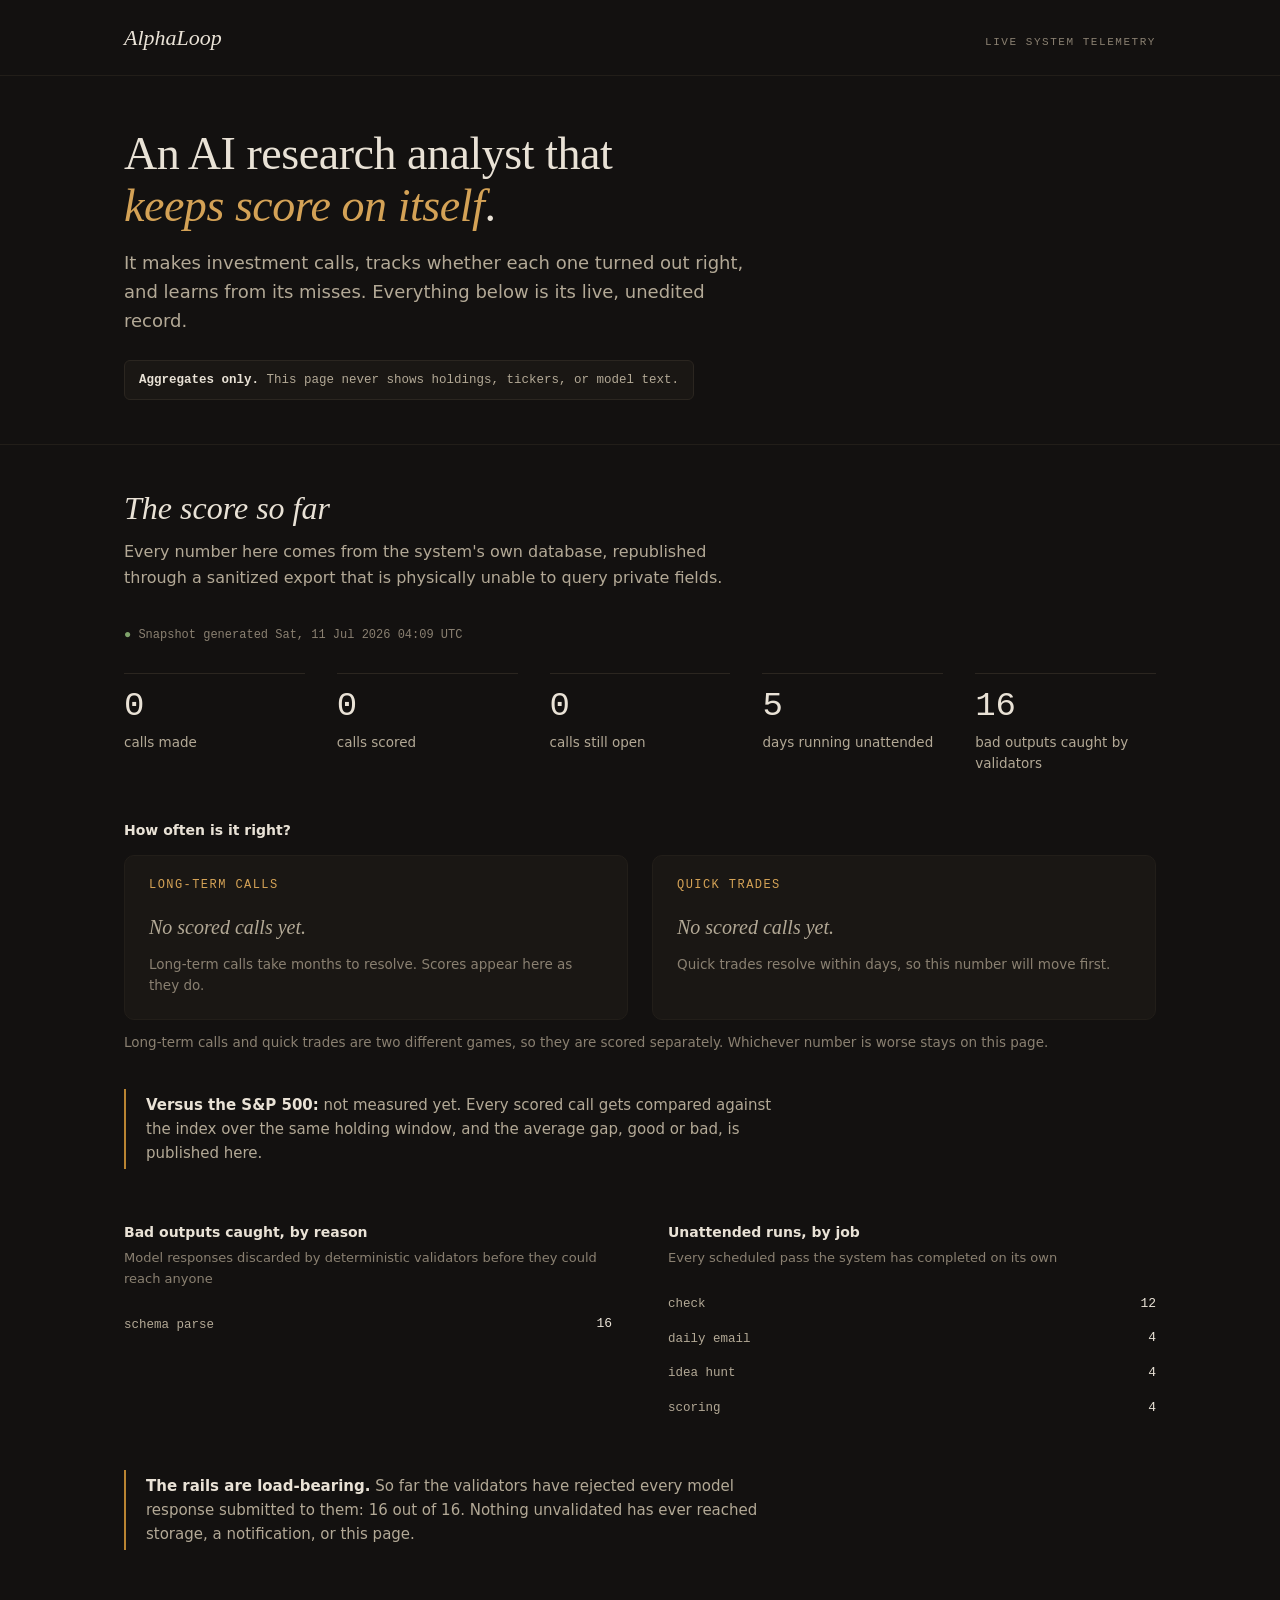
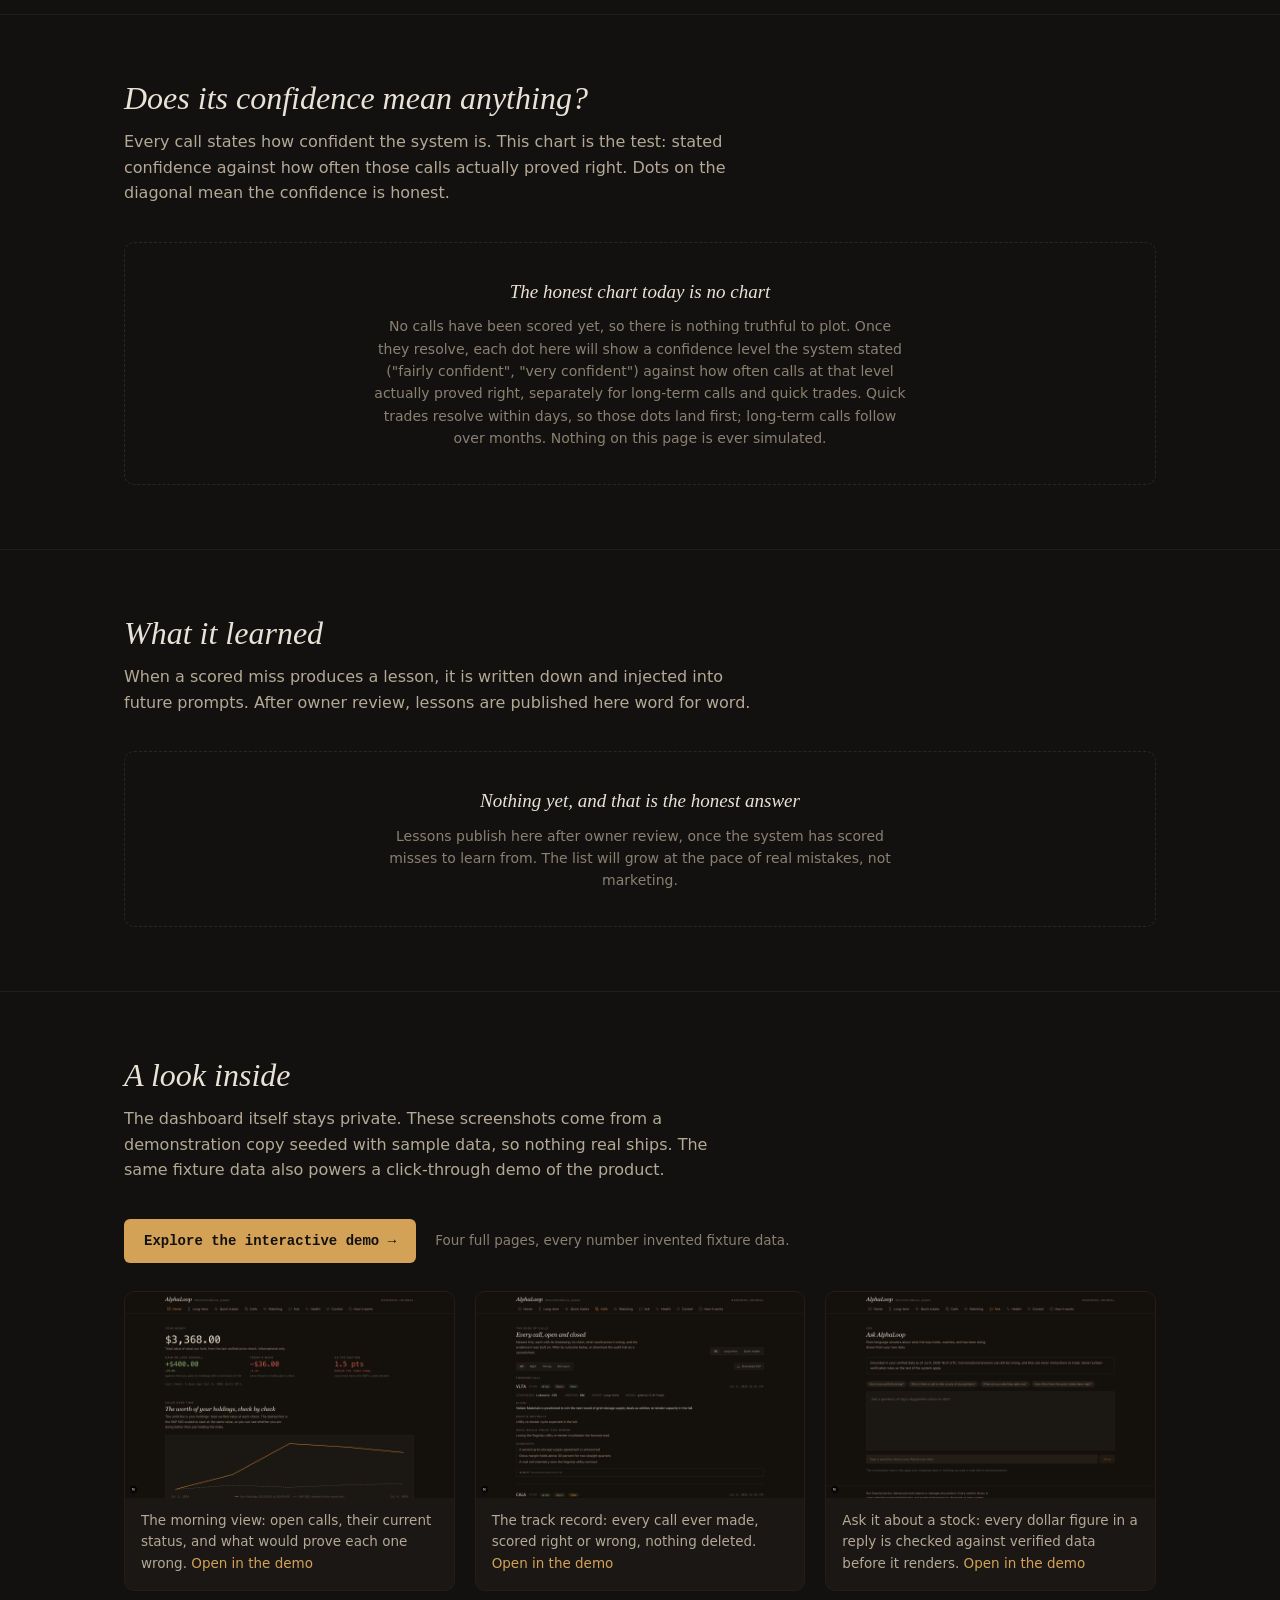
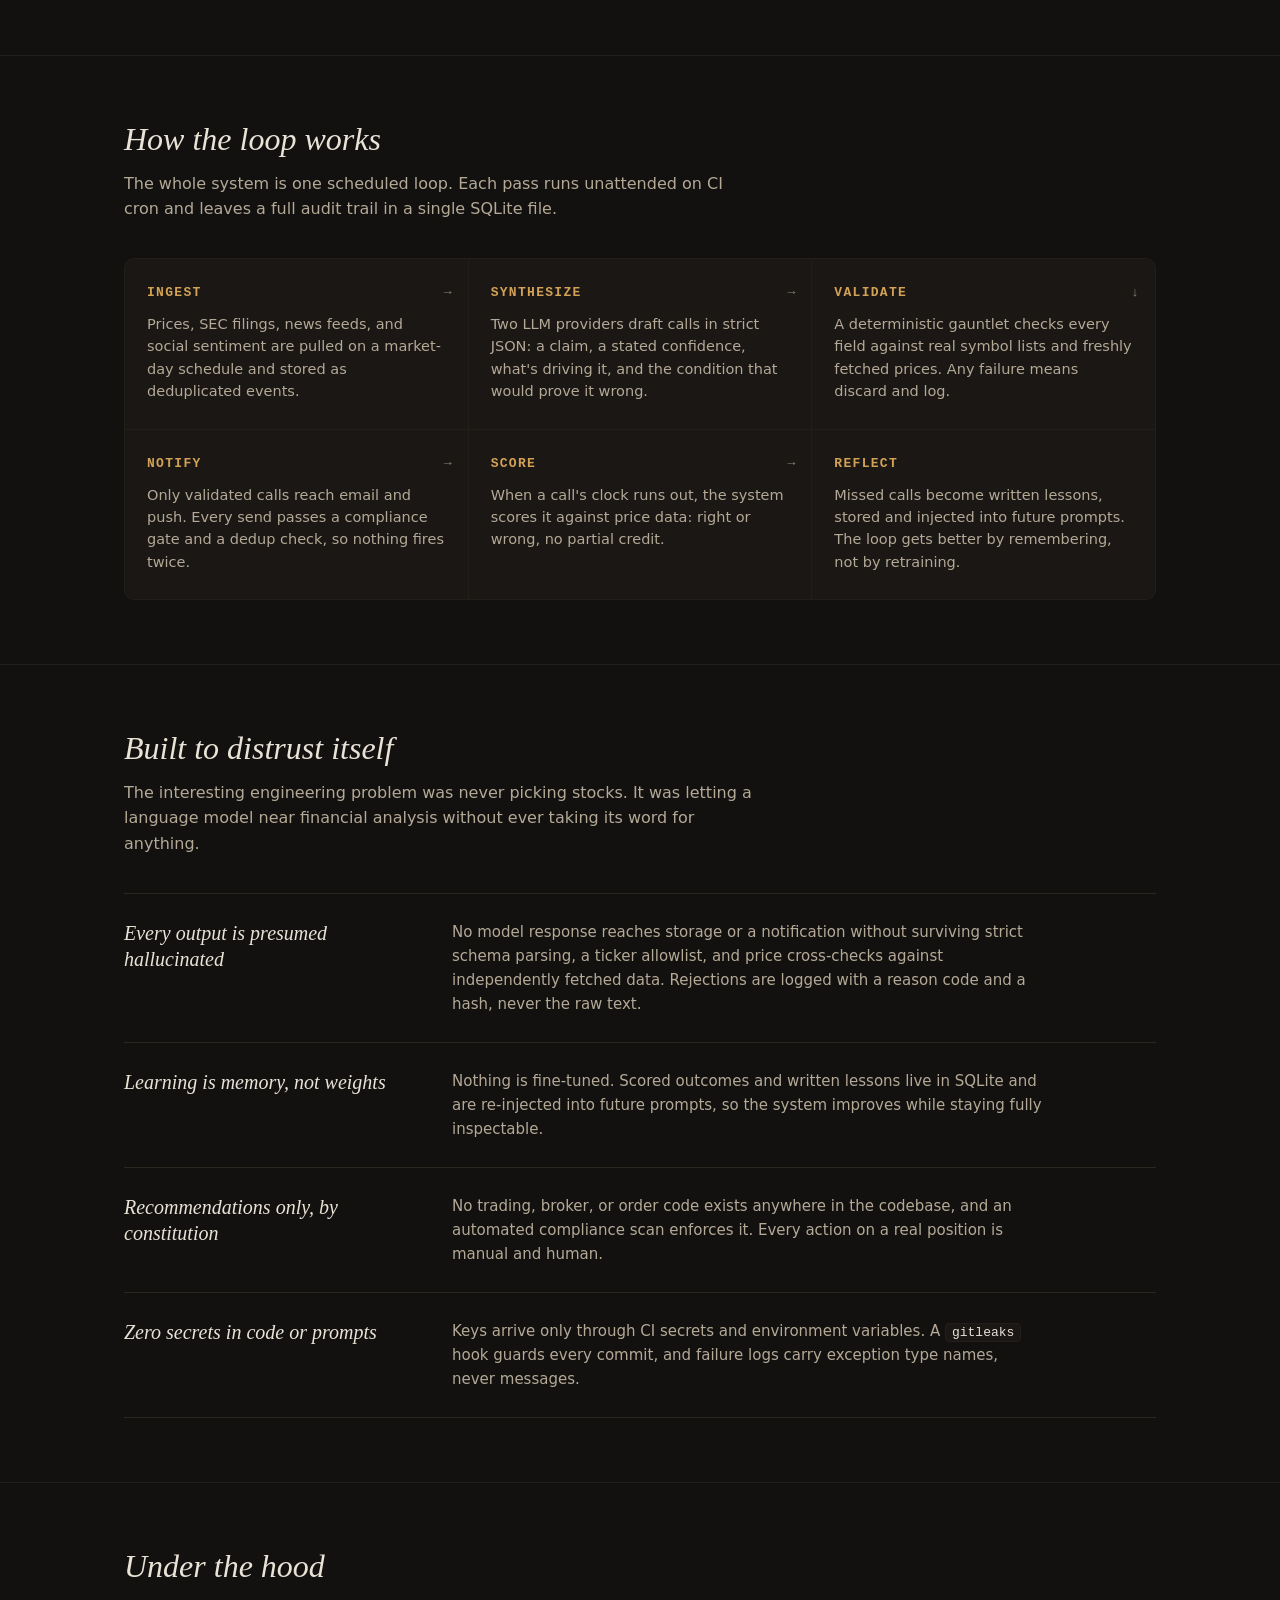
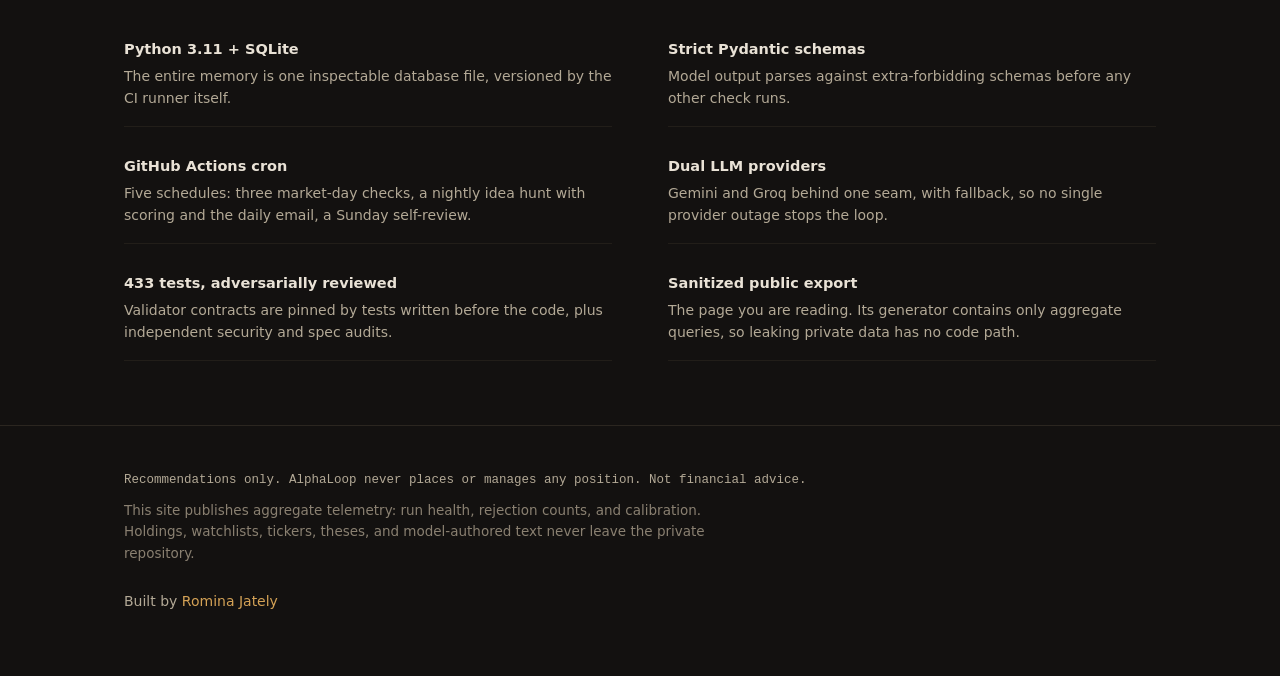
==== commit 9644a2b7: "Interactive demo of the private dashboard, invented data only Four static replica pages (money home," ====
--- a/index.html
+++ b/index.html
@@ -165,10 +165,26 @@
   }
 
   /* ---------- a look inside ---------- */
+  .demo-cta-row { margin-bottom: 28px; }
+  .demo-cta {
+    display: inline-block;
+    font-family: var(--mono);
+    font-size: 14px;
+    font-weight: 600;
+    color: var(--bg);
+    background: var(--ember);
+    border-radius: 6px;
+    padding: 11px 20px;
+  }
+  .demo-cta:hover { background: #e0b06a; text-decoration: none; }
+  .demo-cta-hint { display: inline-block; margin-left: 14px; font-size: 13.5px; color: var(--ink-3); }
   .shots { display: grid; grid-template-columns: repeat(3, 1fr); gap: 20px; }
   figure.shot { background: var(--surface); border: 1px solid var(--line-soft); border-radius: 10px; overflow: hidden; margin: 0; }
+  figure.shot a.shot-link { display: block; }
   figure.shot img { width: 100%; display: block; }
+  figure.shot a.shot-link:hover img { opacity: 0.85; }
   figure.shot figcaption { padding: 12px 16px 16px; font-size: 13.5px; color: var(--ink-2); }
+  figure.shot figcaption a { white-space: nowrap; }
   figure.shot[data-missing] { display: none; }
 
   /* ---------- pipeline ---------- */
@@ -298,20 +314,24 @@
     <div class="wrap">
       <div class="sec-head">
         <h2>A look inside</h2>
-        <p>The dashboard itself stays private. These screenshots come from a demonstration copy seeded with sample data, so nothing real ships.</p>
-      </div>
+        <p>The dashboard itself stays private. These screenshots come from a demonstration copy seeded with sample data, so nothing real ships. The same fixture data also powers a click-through demo of the product.</p>
+      </div>
+      <p class="demo-cta-row">
+        <a class="demo-cta" href="demo/">Explore the interactive demo &rarr;</a>
+        <span class="demo-cta-hint">Four full pages, every number invented fixture data.</span>
+      </p>
       <div class="shots" id="shots">
         <figure class="shot">
-          <img src="shots/daily.png" alt="The daily dashboard view" loading="lazy" onerror="this.closest('figure').dataset.missing='1'">
-          <figcaption>The morning view: open calls, their current status, and what would prove each one wrong.</figcaption>
+          <a class="shot-link" href="demo/index.html"><img src="shots/daily.png" alt="The daily dashboard view; opens the demo home page" loading="lazy" onerror="this.closest('figure').dataset.missing='1'"></a>
+          <figcaption>The morning view: open calls, their current status, and what would prove each one wrong. <a href="demo/index.html">Open in the demo</a></figcaption>
         </figure>
         <figure class="shot">
-          <img src="shots/track-record.png" alt="The track record view" loading="lazy" onerror="this.closest('figure').dataset.missing='1'">
-          <figcaption>The track record: every call ever made, scored right or wrong, nothing deleted.</figcaption>
+          <a class="shot-link" href="demo/calls.html"><img src="shots/track-record.png" alt="The track record view; opens the demo calls page" loading="lazy" onerror="this.closest('figure').dataset.missing='1'"></a>
+          <figcaption>The track record: every call ever made, scored right or wrong, nothing deleted. <a href="demo/calls.html">Open in the demo</a></figcaption>
         </figure>
         <figure class="shot">
-          <img src="shots/chat.png" alt="The ask-about-a-stock chat view" loading="lazy" onerror="this.closest('figure').dataset.missing='1'">
-          <figcaption>Ask it about a stock: every dollar figure in a reply is checked against verified data before it renders.</figcaption>
+          <a class="shot-link" href="demo/ask.html"><img src="shots/chat.png" alt="The ask-about-a-stock chat view; opens the demo ask page" loading="lazy" onerror="this.closest('figure').dataset.missing='1'"></a>
+          <figcaption>Ask it about a stock: every dollar figure in a reply is checked against verified data before it renders. <a href="demo/ask.html">Open in the demo</a></figcaption>
         </figure>
       </div>
       <p class="empty-box" id="shots-empty" hidden>Screenshots are being prepared from a demonstration copy of the dashboard, seeded with sample data so nothing private ships. They will appear here.</p>
